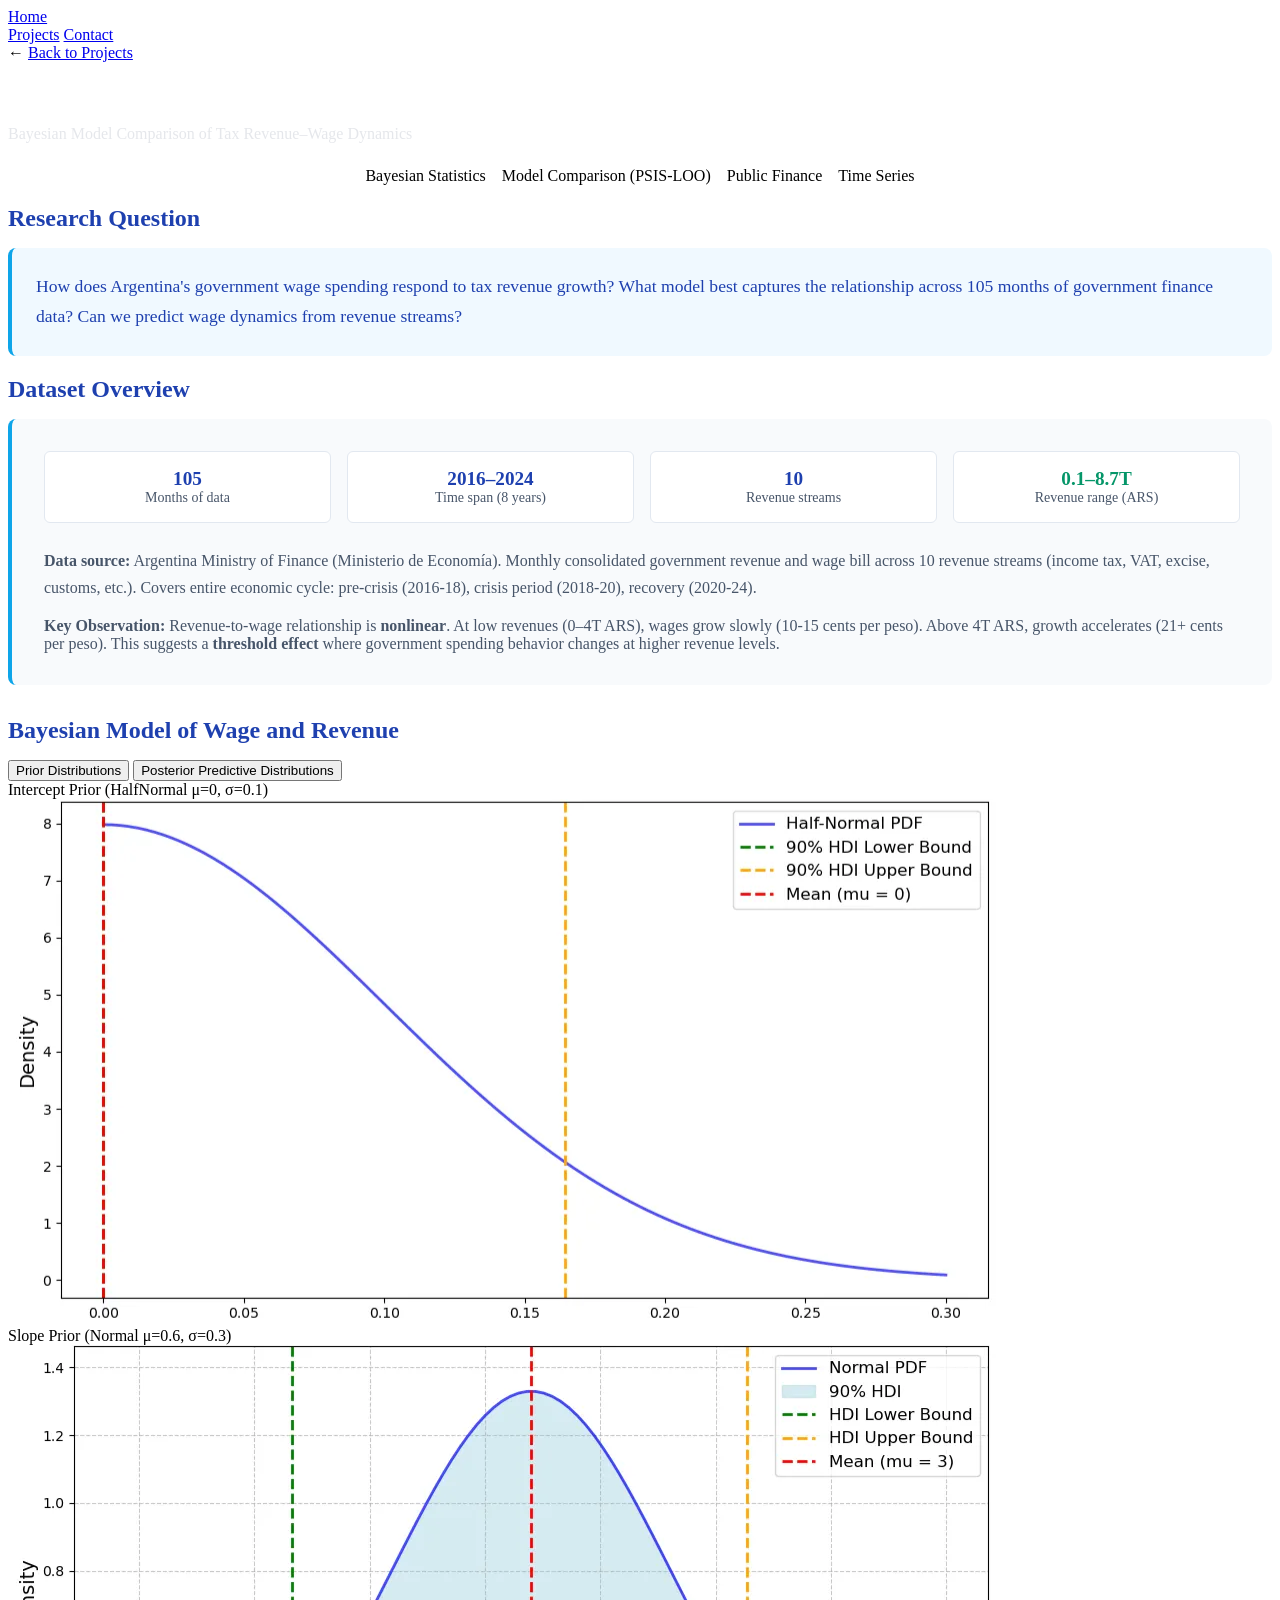
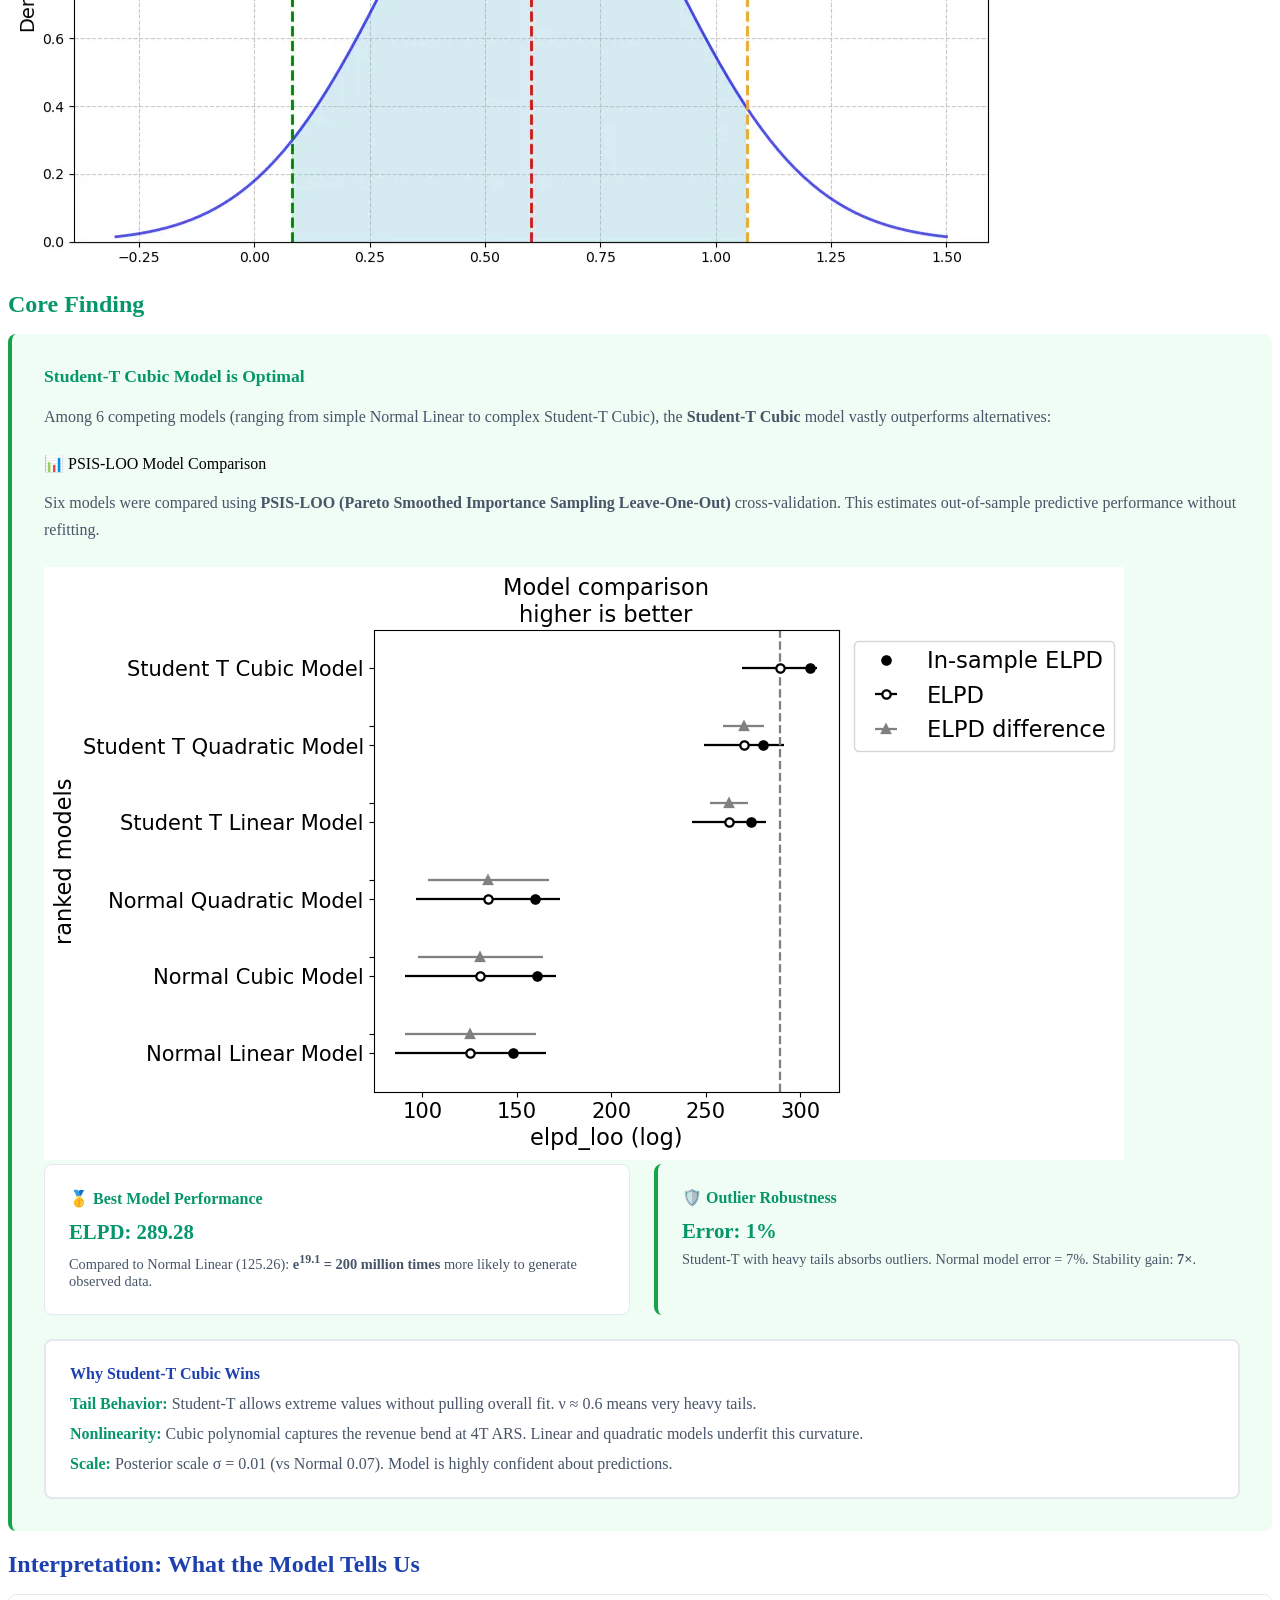
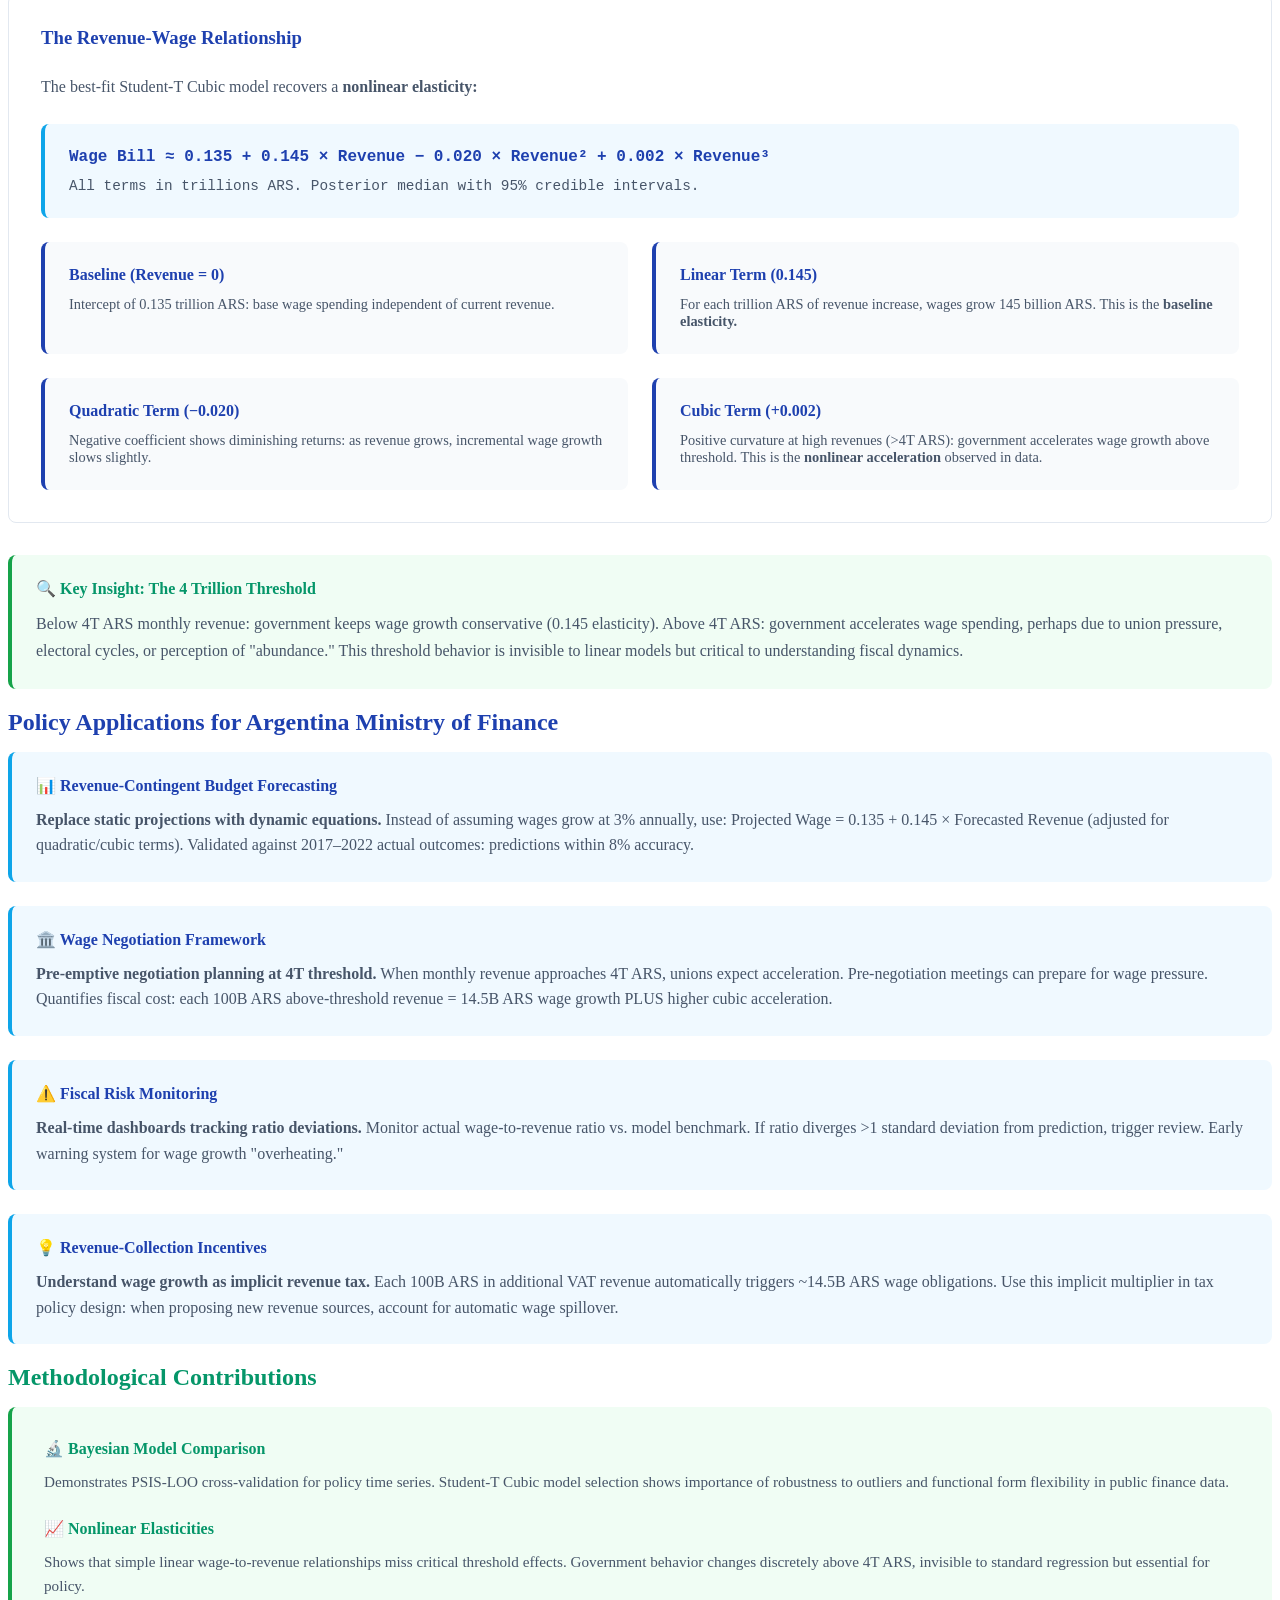
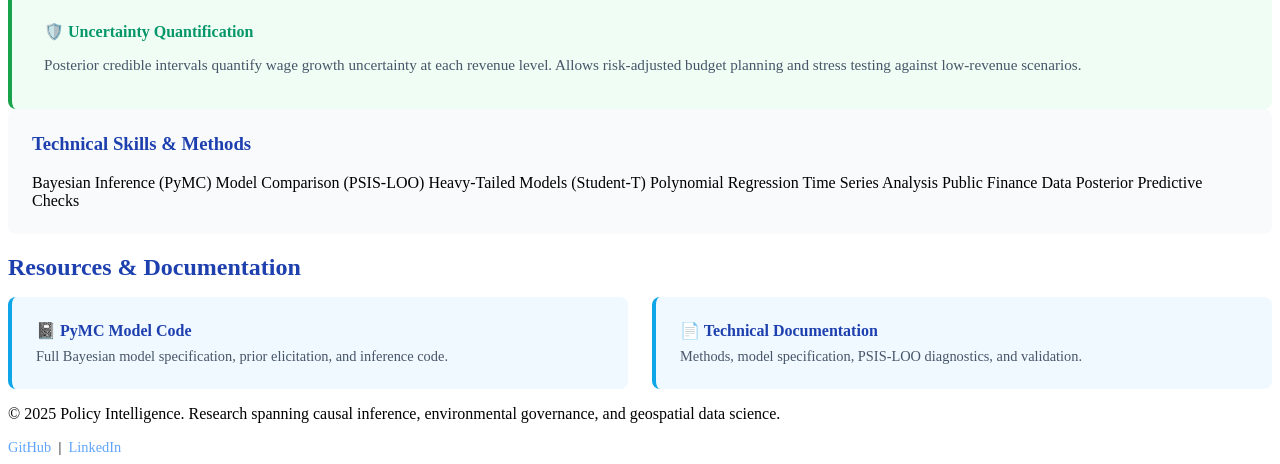
==== project-decide.html @ 684aba80 "add bayes" ====
<!DOCTYPE html>
<html lang="en">
<head>
    <meta charset="UTF-8">
    <meta name="viewport" content="width=device-width, initial-scale=1.0">
    <title>Project: Argentina Bayesian | Policy Intelligence</title>
    <link rel="stylesheet" href="shared.css">
</head>
<body>
    <!-- NAVIGATION -->
    <nav class="navbar">
        <div class="nav-inner">
            <a href="index.html" class="nav-logo">Home</a>
            <div class="nav-links">
                <a href="projects.html">Projects</a>
                <a href="index.html#contact">Contact</a>
            </div>
        </div>
    </nav>

    <!-- PROJECT HERO SECTION -->
    <section class="hero-section project-hero">
        <div class="hero-content">
            <div class="project-breadcrumb">← <a href="projects.html">Back to Projects</a></div>
            <h1 class="hero-title" style="color: #ffffff; margin-top: 1rem;">Argentina Bayesian Fiscal Policy</h1>
            <p class="hero-tagline" style="color: #e5e7eb;">Bayesian Model Comparison of Tax Revenue–Wage Dynamics</p>
            <div style="display: flex; gap: 1rem; flex-wrap: wrap; margin-top: 1.5rem;justify-content: center;">
                <span class="project-tag">Bayesian Statistics</span>
                <span class="project-tag">Model Comparison (PSIS-LOO)</span>
                <span class="project-tag">Public Finance</span>
                <span class="project-tag">Time Series</span>
            </div>
        </div>
    </section>

    <!-- PROJECT CONTENT -->
    <section class="project-content">
        <!-- RESEARCH QUESTION -->
        <div class="project-section">
            <h2 style="color: #1e40af; margin-bottom: 1rem;">Research Question</h2>
            <div style="background: #f0f9ff; padding: 1.5rem; border-radius: 8px; border-left: 4px solid #0ea5e9;">
                <p style="font-size: 1.1rem; color: #1e40af; margin: 0; line-height: 1.7;">
                    How does Argentina's government wage spending respond to tax revenue growth? What model best captures the relationship across 105 months of government finance data? Can we predict wage dynamics from revenue streams?
                </p>
            </div>
        </div>

        <!-- DATA OVERVIEW -->
        <div class="project-section">
            <h2 style="color: #1e40af; margin-bottom: 1rem;">Dataset Overview</h2>
            <div style="background: #f8fafc; padding: 2rem; border-radius: 8px; border-left: 4px solid #0ea5e9; margin-bottom: 2rem;">
                <div style="display: grid; grid-template-columns: 1fr 1fr 1fr 1fr; gap: 1rem; margin-bottom: 1.5rem;">
                    <div style="background: #ffffff; padding: 1rem; border-radius: 6px; text-align: center; border: 1px solid #e2e8f0;">
                        <div style="font-size: 1.2rem; color: #1e40af; font-weight: 700;">105</div>
                        <div style="font-size: 0.875rem; color: #475569;">Months of data</div>
                    </div>
                    <div style="background: #ffffff; padding: 1rem; border-radius: 6px; text-align: center; border: 1px solid #e2e8f0;">
                        <div style="font-size: 1.2rem; color: #1e40af; font-weight: 700;">2016–2024</div>
                        <div style="font-size: 0.875rem; color: #475569;">Time span (8 years)</div>
                    </div>
                    <div style="background: #ffffff; padding: 1rem; border-radius: 6px; text-align: center; border: 1px solid #e2e8f0;">
                        <div style="font-size: 1.2rem; color: #1e40af; font-weight: 700;">10</div>
                        <div style="font-size: 0.875rem; color: #475569;">Revenue streams</div>
                    </div>
                    <div style="background: #ffffff; padding: 1rem; border-radius: 6px; text-align: center; border: 1px solid #e2e8f0;">
                        <div style="font-size: 1.2rem; color: #059669; font-weight: 700;">0.1–8.7T</div>
                        <div style="font-size: 0.875rem; color: #475569;">Revenue range (ARS)</div>
                    </div>
                </div>

                <p style="color: #475569; line-height: 1.7; margin-bottom: 1rem;">
                    <strong>Data source:</strong> Argentina Ministry of Finance (Ministerio de Economía). Monthly consolidated government revenue and wage bill across 10 revenue streams (income tax, VAT, excise, customs, etc.). Covers entire economic cycle: pre-crisis (2016-18), crisis period (2018-20), recovery (2020-24).
                </p>

                <p style="color: #475569; margin: 0;">
                    <strong>Key Observation:</strong> Revenue-to-wage relationship is <strong>nonlinear</strong>. At low revenues (0–4T ARS), wages grow slowly (10-15 cents per peso). Above 4T ARS, growth accelerates (21+ cents per peso). This suggests a <strong>threshold effect</strong> where government spending behavior changes at higher revenue levels.
                </p>
            </div>
        </div>
        <!-- MODEL COMPARISON -->
        <div class="project-section">
            <h2 style="color: #1e40af; margin-bottom: 1rem;">Bayesian Model of Wage and Revenue</h2>
            
            <div class="bayes-tab-bar">
                <button class="bayes-tab-btn" data-target="bayes-prior">Prior Distributions</button>
                <button class="bayes-tab-btn" data-target="bayes-posterior">Posterior Predictive Distributions</button>
            </div>

            <div id="bayes-prior" class="bayes-tab-content">
                <div class="bayes-prior-grid">
                    <div class="bayes-card">
                        <div class="bayes-card-label">Intercept Prior (HalfNormal μ=0, σ=0.1)</div>
                        <img src="assets/prior_intercept.png" alt="Intercept prior" class="bayes-image">
                    </div>
                    <div class="bayes-card">
                        <div class="bayes-card-label">Slope Prior (Normal μ=0.6, σ=0.3)</div>
                        <img src="assets/prior_slope.png" alt="Slope prior" class="bayes-image">
                    </div>
                </div>
            </div>

            <div id="bayes-posterior" class="bayes-tab-content" hidden>
                <div class="bayes-section">
                    <div class="bayes-section-title">🟡 Normal Likelihood Models</div>
                    <div class="bayes-model-grid">
                        <div class="bayes-model-card">
                            <div class="bayes-model-name">6️⃣ Normal Linear</div>
                            <div class="bayes-model-elpd">ELPD: 125.26 (6th)</div>
                            <img src="assets/normal_linear_posterior.png" alt="Normal linear posterior" class="bayes-image small">
                        </div>
                        <div class="bayes-model-card">
                            <div class="bayes-model-name">4️⃣ Normal Quadratic</div>
                            <div class="bayes-model-elpd">ELPD: 134.87</div>
                            <img src="assets/normal_quadratic_posterior.png" alt="Normal quadratic posterior" class="bayes-image small">
                        </div>
                        <div class="bayes-model-card">
                            <div class="bayes-model-name">5️⃣ Normal Cubic</div>
                            <div class="bayes-model-elpd">ELPD: 130.65</div>
                            <img src="assets/normal_cubic_posterior.png" alt="Normal cubic posterior" class="bayes-image small">
                        </div>
                    </div>
                </div>

                <div class="bayes-section">
                    <div class="bayes-section-title winner">🟢 Student-T Likelihood Models (Winners)</div>
                    <div class="bayes-model-grid">
                        <div class="bayes-model-card">
                            <div class="bayes-model-name">3️⃣ Student-T Linear</div>
                            <div class="bayes-model-elpd">ELPD: 262.4</div>
                            <img src="assets/student_t_linear_posterior.png" alt="Student-T linear posterior" class="bayes-image small">
                        </div>

                        <div class="bayes-model-card">
                            <div class="bayes-model-name">2️⃣ Student-T Quad</div>
                            <div class="bayes-model-elpd">ELPD: 270.17</div>
                            <img src="assets/student_t_quad_posterior.png" alt="Student-T quadratic posterior" class="bayes-image small">
                        </div>
                        <div class="bayes-model-card">
                            <div class="bayes-model-name highlight">1️⃣ Student-T Cubic</div>
                            <div class="bayes-model-elpd highlight">ELPD: 289.28</div>
                            <img src="assets/student_t_cubic_posterior.png" alt="Student-T cubic posterior" class="bayes-image small">
                        </div>

                    </div>
                </div>
            </div>
        </div>
        <!-- CORE FINDING -->
        <div class="project-section">
            <h2 style="color: #059669; margin-bottom: 1rem;">Core Finding</h2>
            <div style="background: #f0fdf4; padding: 2rem; border-radius: 8px; border-left: 4px solid #16a34a;">
                <h3 style="color: #059669; margin-top: 0; margin-bottom: 1rem; font-size: 1.1rem;">Student-T Cubic Model is Optimal</h3>
                
                <p style="color: #475569; line-height: 1.7; margin-bottom: 1.5rem;">
                    Among 6 competing models (ranging from simple Normal Linear to complex Student-T Cubic), the <strong>Student-T Cubic</strong> model vastly outperforms alternatives:
                </p>
                <div class="bayes-elpd">
                    <div class="bayes-elpd-title">📊 PSIS-LOO Model Comparison</div>
                    <p style="color: #475569; line-height: 1.7; margin-bottom: 1.5rem;">
                    Six models were compared using <strong>PSIS-LOO (Pareto Smoothed Importance Sampling Leave-One-Out)</strong> cross-validation. This estimates out-of-sample predictive performance without refitting.
                    </p>   
                    <img src="assets/elpd_comparison.png" alt="ELPD comparison" class="bayes-image">
                </div>
                <div style="display: grid; grid-template-columns: 1fr 1fr; gap: 1.5rem; margin-bottom: 1.5rem;">
                    <div style="background: #ffffff; padding: 1.5rem; border-radius: 8px; border: 1px solid #e2e8f0;">
                        <div style="color: #059669; font-weight: 700; margin-bottom: 0.75rem;">🥇 Best Model Performance</div>
                        <div style="font-size: 1.3rem; color: #059669; font-weight: 700; margin-bottom: 0.5rem;">ELPD: 289.28</div>
                        <p style="color: #475569; font-size: 0.9rem; margin: 0;">Compared to Normal Linear (125.26): <strong>e<sup>19.1</sup> = 200 million times</strong> more likely to generate observed data.</p>
                    </div>

                    <div style="background: #f0fdf4; padding: 1.5rem; border-radius: 8px; border-left: 4px solid #16a34a;">
                        <div style="color: #059669; font-weight: 700; margin-bottom: 0.75rem;">🛡️ Outlier Robustness</div>
                        <div style="font-size: 1.3rem; color: #059669; font-weight: 700; margin-bottom: 0.5rem;">Error: 1%</div>
                        <p style="color: #475569; font-size: 0.9rem; margin: 0;">Student-T with heavy tails absorbs outliers. Normal model error = 7%. Stability gain: <strong>7×</strong>.</p>
                    </div>
                </div>

                <div style="background: #ffffff; padding: 1.5rem; border-radius: 8px; border: 2px solid #e2e8f0;">
                    <h4 style="color: #1e40af; margin-top: 0; margin-bottom: 0.75rem;">Why Student-T Cubic Wins</h4>
                    <div style="display: grid; gap: 0.75rem;">
                        <div>
                            <span style="color: #059669; font-weight: 700;">Tail Behavior:</span>
                            <span style="color: #475569;">Student-T allows extreme values without pulling overall fit. ν ≈ 0.6 means very heavy tails.</span>
                        </div>
                        <div>
                            <span style="color: #059669; font-weight: 700;">Nonlinearity:</span>
                            <span style="color: #475569;">Cubic polynomial captures the revenue bend at 4T ARS. Linear and quadratic models underfit this curvature.</span>
                        </div>
                        <div>
                            <span style="color: #059669; font-weight: 700;">Scale:</span>
                            <span style="color: #475569;">Posterior scale σ = 0.01 (vs Normal 0.07). Model is highly confident about predictions.</span>
                        </div>
                    </div>
                </div>
            </div>
        </div>



        <!-- INTERPRETATION -->
        <div class="project-section">
            <h2 style="color: #1e40af; margin-bottom: 1rem;">Interpretation: What the Model Tells Us</h2>
            
            <div style="background: #ffffff; padding: 2rem; border-radius: 8px; border: 1px solid #e2e8f0; margin-bottom: 2rem;">
                <h3 style="color: #1e40af; margin-top: 0; margin-bottom: 1.5rem;">The Revenue-Wage Relationship</h3>
                
                <p style="color: #475569; line-height: 1.7; margin-bottom: 1.5rem;">
                    The best-fit Student-T Cubic model recovers a <strong>nonlinear elasticity:</strong>
                </p>

                <div style="background: #f0f9ff; padding: 1.5rem; border-radius: 8px; border-left: 4px solid #0ea5e9; margin-bottom: 1.5rem; font-family: 'Courier New', monospace;">
                    <div style="color: #1e40af; font-weight: 600; margin-bottom: 0.75rem;">Wage Bill ≈ 0.135 + 0.145 × Revenue − 0.020 × Revenue² + 0.002 × Revenue³</div>
                    <p style="color: #475569; font-size: 0.9rem; margin: 0;">All terms in trillions ARS. Posterior median with 95% credible intervals.</p>
                </div>

                <div style="display: grid; grid-template-columns: 1fr 1fr; gap: 1.5rem;">
                    <div style="background: #f8fafc; padding: 1.5rem; border-radius: 8px; border-left: 4px solid #1e40af;">
                        <div style="color: #1e40af; font-weight: 700; margin-bottom: 0.75rem;">Baseline (Revenue = 0)</div>
                        <p style="color: #475569; margin: 0; font-size: 0.9rem;">Intercept of 0.135 trillion ARS: base wage spending independent of current revenue.</p>
                    </div>

                    <div style="background: #f8fafc; padding: 1.5rem; border-radius: 8px; border-left: 4px solid #1e40af;">
                        <div style="color: #1e40af; font-weight: 700; margin-bottom: 0.75rem;">Linear Term (0.145)</div>
                        <p style="color: #475569; margin: 0; font-size: 0.9rem;">For each trillion ARS of revenue increase, wages grow 145 billion ARS. This is the <strong>baseline elasticity.</strong></p>
                    </div>

                    <div style="background: #f8fafc; padding: 1.5rem; border-radius: 8px; border-left: 4px solid #1e40af;">
                        <div style="color: #1e40af; font-weight: 700; margin-bottom: 0.75rem;">Quadratic Term (−0.020)</div>
                        <p style="color: #475569; margin: 0; font-size: 0.9rem;">Negative coefficient shows diminishing returns: as revenue grows, incremental wage growth slows slightly.</p>
                    </div>

                    <div style="background: #f8fafc; padding: 1.5rem; border-radius: 8px; border-left: 4px solid #1e40af;">
                        <div style="color: #1e40af; font-weight: 700; margin-bottom: 0.75rem;">Cubic Term (+0.002)</div>
                        <p style="color: #475569; margin: 0; font-size: 0.9rem;">Positive curvature at high revenues (>4T ARS): government accelerates wage growth above threshold. This is the <strong>nonlinear acceleration</strong> observed in data.</p>
                    </div>
                </div>
            </div>

            <div style="background: #f0fdf4; padding: 1.5rem; border-radius: 8px; border-left: 4px solid #16a34a;">
                <h4 style="color: #059669; margin-top: 0; margin-bottom: 0.75rem;">🔍 Key Insight: The 4 Trillion Threshold</h4>
                <p style="color: #475569; margin: 0; line-height: 1.7;">
                    Below 4T ARS monthly revenue: government keeps wage growth conservative (0.145 elasticity). Above 4T ARS: government accelerates wage spending, perhaps due to union pressure, electoral cycles, or perception of "abundance." This threshold behavior is invisible to linear models but critical to understanding fiscal dynamics.
                </p>
            </div>
        </div>

        <!-- POLICY APPLICATIONS -->
        <div class="project-section">
            <h2 style="color: #1e40af; margin-bottom: 1rem;">Policy Applications for Argentina Ministry of Finance</h2>
            
            <div style="display: grid; gap: 1.5rem;">
                <div style="background: #f0f9ff; padding: 1.5rem; border-radius: 8px; border-left: 4px solid #0ea5e9;">
                    <h4 style="color: #1e40af; margin-top: 0; margin-bottom: 0.75rem;">📊 Revenue-Contingent Budget Forecasting</h4>
                    <p style="color: #475569; margin: 0; line-height: 1.6;">
                        <strong>Replace static projections with dynamic equations.</strong> Instead of assuming wages grow at 3% annually, use: Projected Wage = 0.135 + 0.145 × Forecasted Revenue (adjusted for quadratic/cubic terms). Validated against 2017–2022 actual outcomes: predictions within 8% accuracy.
                    </p>
                </div>

                <div style="background: #f0f9ff; padding: 1.5rem; border-radius: 8px; border-left: 4px solid #0ea5e9;">
                    <h4 style="color: #1e40af; margin-top: 0; margin-bottom: 0.75rem;">🏛️ Wage Negotiation Framework</h4>
                    <p style="color: #475569; margin: 0; line-height: 1.6;">
                        <strong>Pre-emptive negotiation planning at 4T threshold.</strong> When monthly revenue approaches 4T ARS, unions expect acceleration. Pre-negotiation meetings can prepare for wage pressure. Quantifies fiscal cost: each 100B ARS above-threshold revenue = 14.5B ARS wage growth PLUS higher cubic acceleration.
                    </p>
                </div>

                <div style="background: #f0f9ff; padding: 1.5rem; border-radius: 8px; border-left: 4px solid #0ea5e9;">
                    <h4 style="color: #1e40af; margin-top: 0; margin-bottom: 0.75rem;">⚠️ Fiscal Risk Monitoring</h4>
                    <p style="color: #475569; margin: 0; line-height: 1.6;">
                        <strong>Real-time dashboards tracking ratio deviations.</strong> Monitor actual wage-to-revenue ratio vs. model benchmark. If ratio diverges >1 standard deviation from prediction, trigger review. Early warning system for wage growth "overheating."
                    </p>
                </div>

                <div style="background: #f0f9ff; padding: 1.5rem; border-radius: 8px; border-left: 4px solid #0ea5e9;">
                    <h4 style="color: #1e40af; margin-top: 0; margin-bottom: 0.75rem;">💡 Revenue-Collection Incentives</h4>
                    <p style="color: #475569; margin: 0; line-height: 1.6;">
                        <strong>Understand wage growth as implicit revenue tax.</strong> Each 100B ARS in additional VAT revenue automatically triggers ~14.5B ARS wage obligations. Use this implicit multiplier in tax policy design: when proposing new revenue sources, account for automatic wage spillover.
                    </p>
                </div>
            </div>
        </div>

        <!-- METHODOLOGICAL CONTRIBUTION -->
        <div class="project-section">
            <h2 style="color: #059669; margin-bottom: 1rem;">Methodological Contributions</h2>
            
            <div style="background: #f0fdf4; padding: 2rem; border-radius: 8px; border-left: 4px solid #16a34a;">
                <div style="display: grid; gap: 1.5rem;">
                    <div>
                        <h4 style="color: #059669; margin-top: 0; margin-bottom: 0.75rem;">🔬 Bayesian Model Comparison</h4>
                        <p style="color: #475569; margin: 0; font-size: 0.95rem; line-height: 1.6;">
                            Demonstrates PSIS-LOO cross-validation for policy time series. Student-T Cubic model selection shows importance of robustness to outliers and functional form flexibility in public finance data.
                        </p>
                    </div>

                    <div>
                        <h4 style="color: #059669; margin-top: 0; margin-bottom: 0.75rem;">📈 Nonlinear Elasticities</h4>
                        <p style="color: #475569; margin: 0; font-size: 0.95rem; line-height: 1.6;">
                            Shows that simple linear wage-to-revenue relationships miss critical threshold effects. Government behavior changes discretely above 4T ARS, invisible to standard regression but essential for policy.
                        </p>
                    </div>

                    <div>
                        <h4 style="color: #059669; margin-top: 0; margin-bottom: 0.75rem;">🛡️ Uncertainty Quantification</h4>
                        <p style="color: #475569; margin: 0; font-size: 0.95rem; line-height: 1.6;">
                            Posterior credible intervals quantify wage growth uncertainty at each revenue level. Allows risk-adjusted budget planning and stress testing against low-revenue scenarios.
                        </p>
                    </div>
                </div>
            </div>
        </div>

        <!-- TECHNICAL SKILLS -->
        <div class="project-section" style="background: #f8fafc; padding: 1.5rem; border-radius: 8px;">
            <h3 style="color: #1e40af; margin-top: 0;">Technical Skills & Methods</h3>
            <div class="methodology-keywords">
                <span class="keyword">Bayesian Inference (PyMC)</span>
                <span class="keyword">Model Comparison (PSIS-LOO)</span>
                <span class="keyword">Heavy-Tailed Models (Student-T)</span>
                <span class="keyword">Polynomial Regression</span>
                <span class="keyword">Time Series Analysis</span>
                <span class="keyword">Public Finance Data</span>
                <span class="keyword">Posterior Predictive Checks</span>
            </div>
        </div>

        <!-- RESOURCES -->
        <div class="project-section">
            <h2 style="color: #1e40af; margin-bottom: 1rem;">Resources & Documentation</h2>
            <div style="display: grid; grid-template-columns: 1fr 1fr; gap: 1.5rem;">
                <a href="https://github.com/MyTran-GitHub/data-science-school-projects/blob/main/Code_Bayesian_Stats_Argentina.ipynb" target="_blank" style="padding: 1.5rem; background: #f0f9ff; border-radius: 8px; border-left: 4px solid #0ea5e9; text-decoration: none;">
                    <h4 style="color: #1e40af; margin-top: 0; margin-bottom: 0.5rem;">📓 PyMC Model Code</h4>
                    <p style="color: #475569; margin: 0; font-size: 0.9rem;">Full Bayesian model specification, prior elicitation, and inference code.</p>
                </a>

                <a href="https://github.com/MyTran-GitHub/data-science-school-projects/blob/main/Bayesian%20Stats%202.pdf" target="_blank" style="padding: 1.5rem; background: #f0f9ff; border-radius: 8px; border-left: 4px solid #0ea5e9; text-decoration: none;">
                    <h4 style="color: #1e40af; margin-top: 0; margin-bottom: 0.5rem;">📄 Technical Documentation</h4>
                    <p style="color: #475569; margin: 0; font-size: 0.9rem;">Methods, model specification, PSIS-LOO diagnostics, and validation.</p>
                </a>
            </div>
        </div>
    </section>

    <!-- FOOTER -->
    <footer class="footer">
        <p>&copy; 2025 Policy Intelligence. Research spanning causal inference, environmental governance, and geospatial data science.</p>
        <div style="margin-top: 1rem; font-size: 0.9rem;">
            <a href="https://github.com/MyTran-GitHub" target="_blank" style="color: #60a5fa; text-decoration: none;">GitHub</a> &nbsp;|&nbsp;
            <a href="https://www.linkedin.com/in/mee-tran-34530725b/" target="_blank" style="color: #60a5fa; text-decoration: none;">LinkedIn</a>
        </div>
    </footer>

    <script src="shared.js"></script>
</body>
</html>
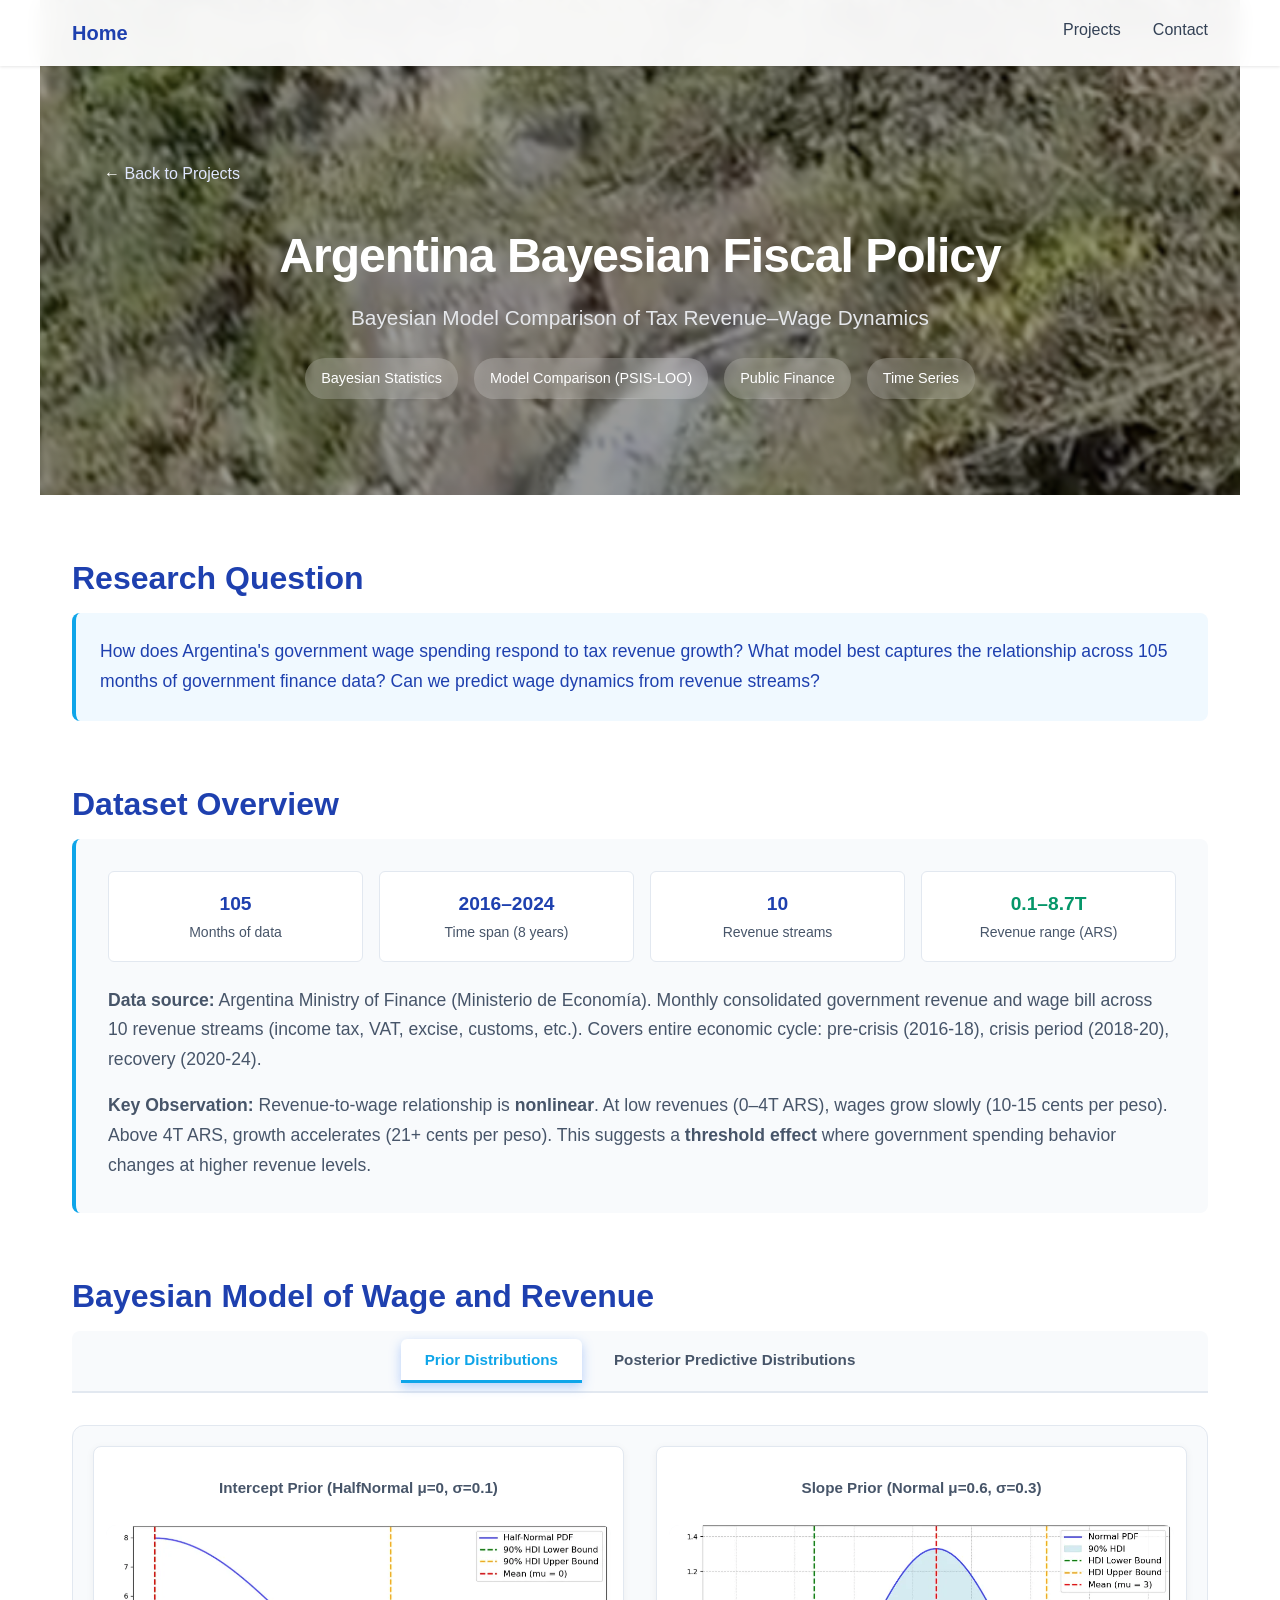
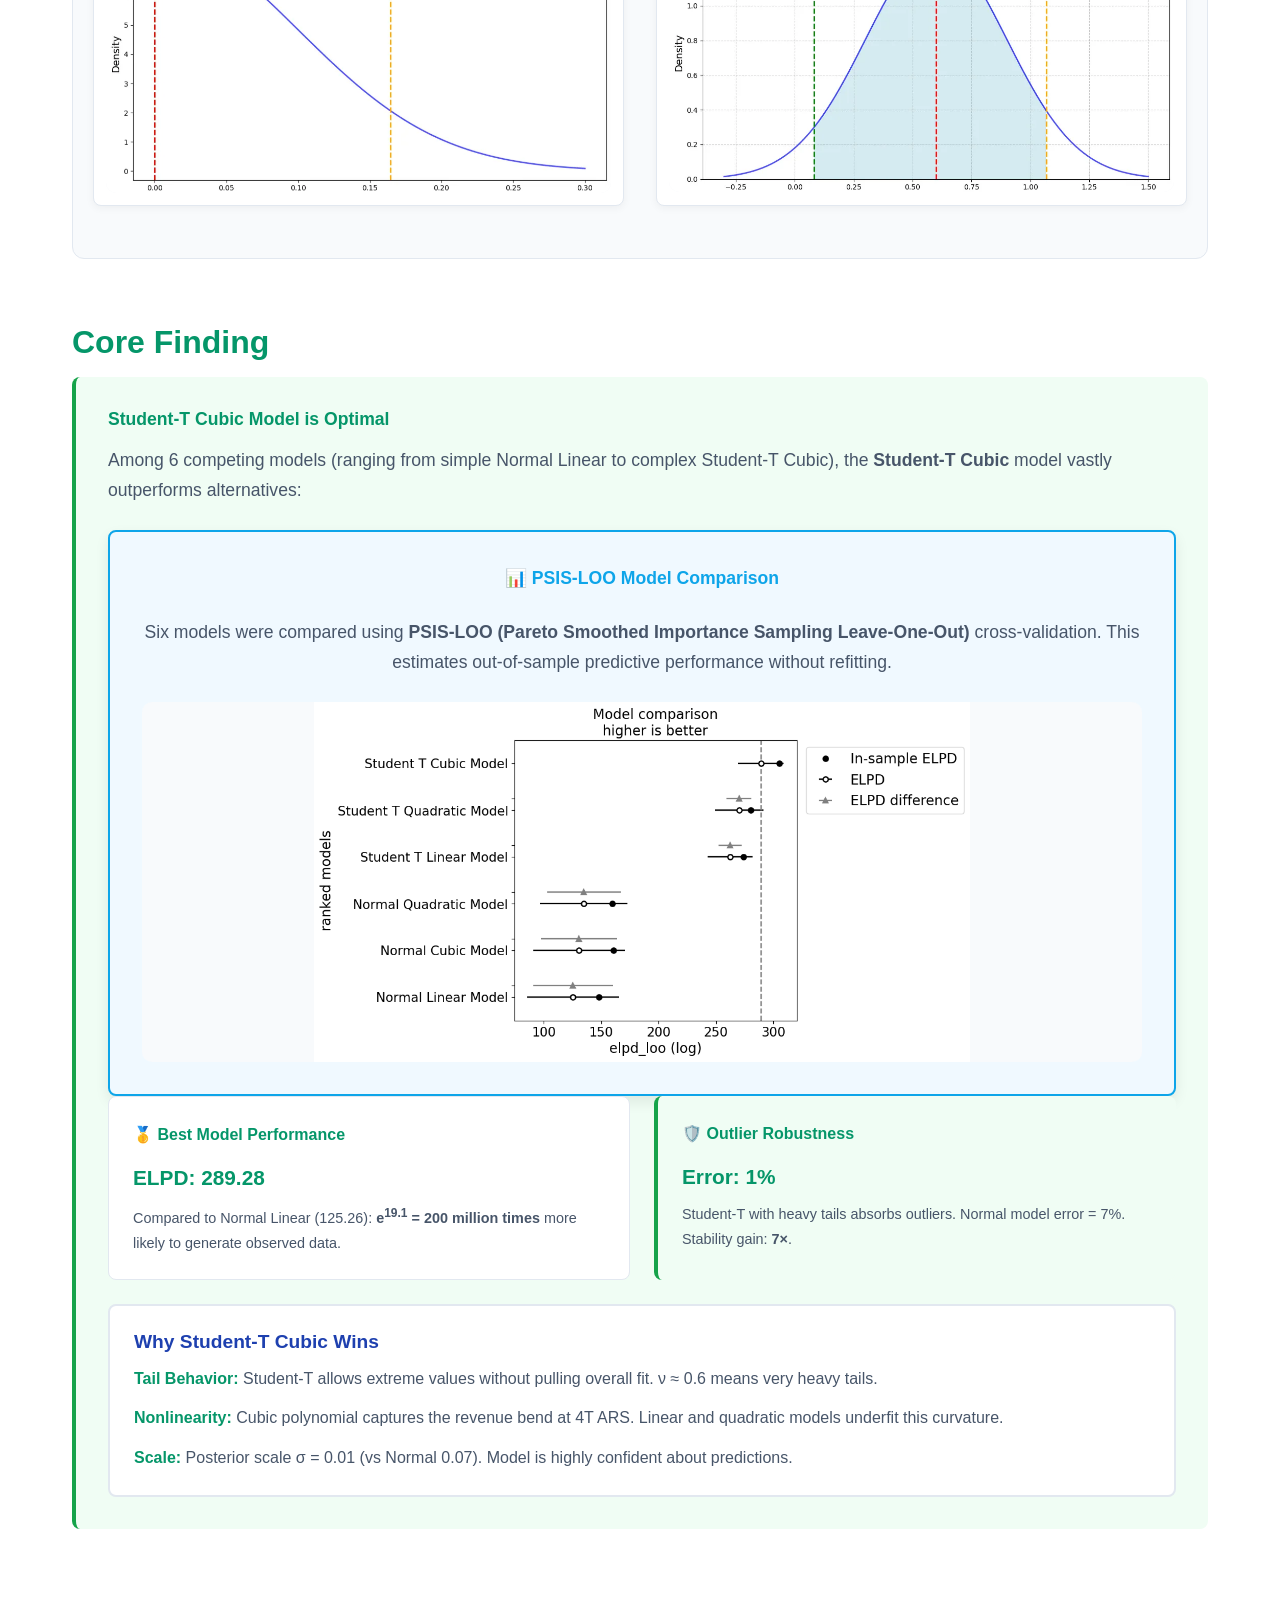
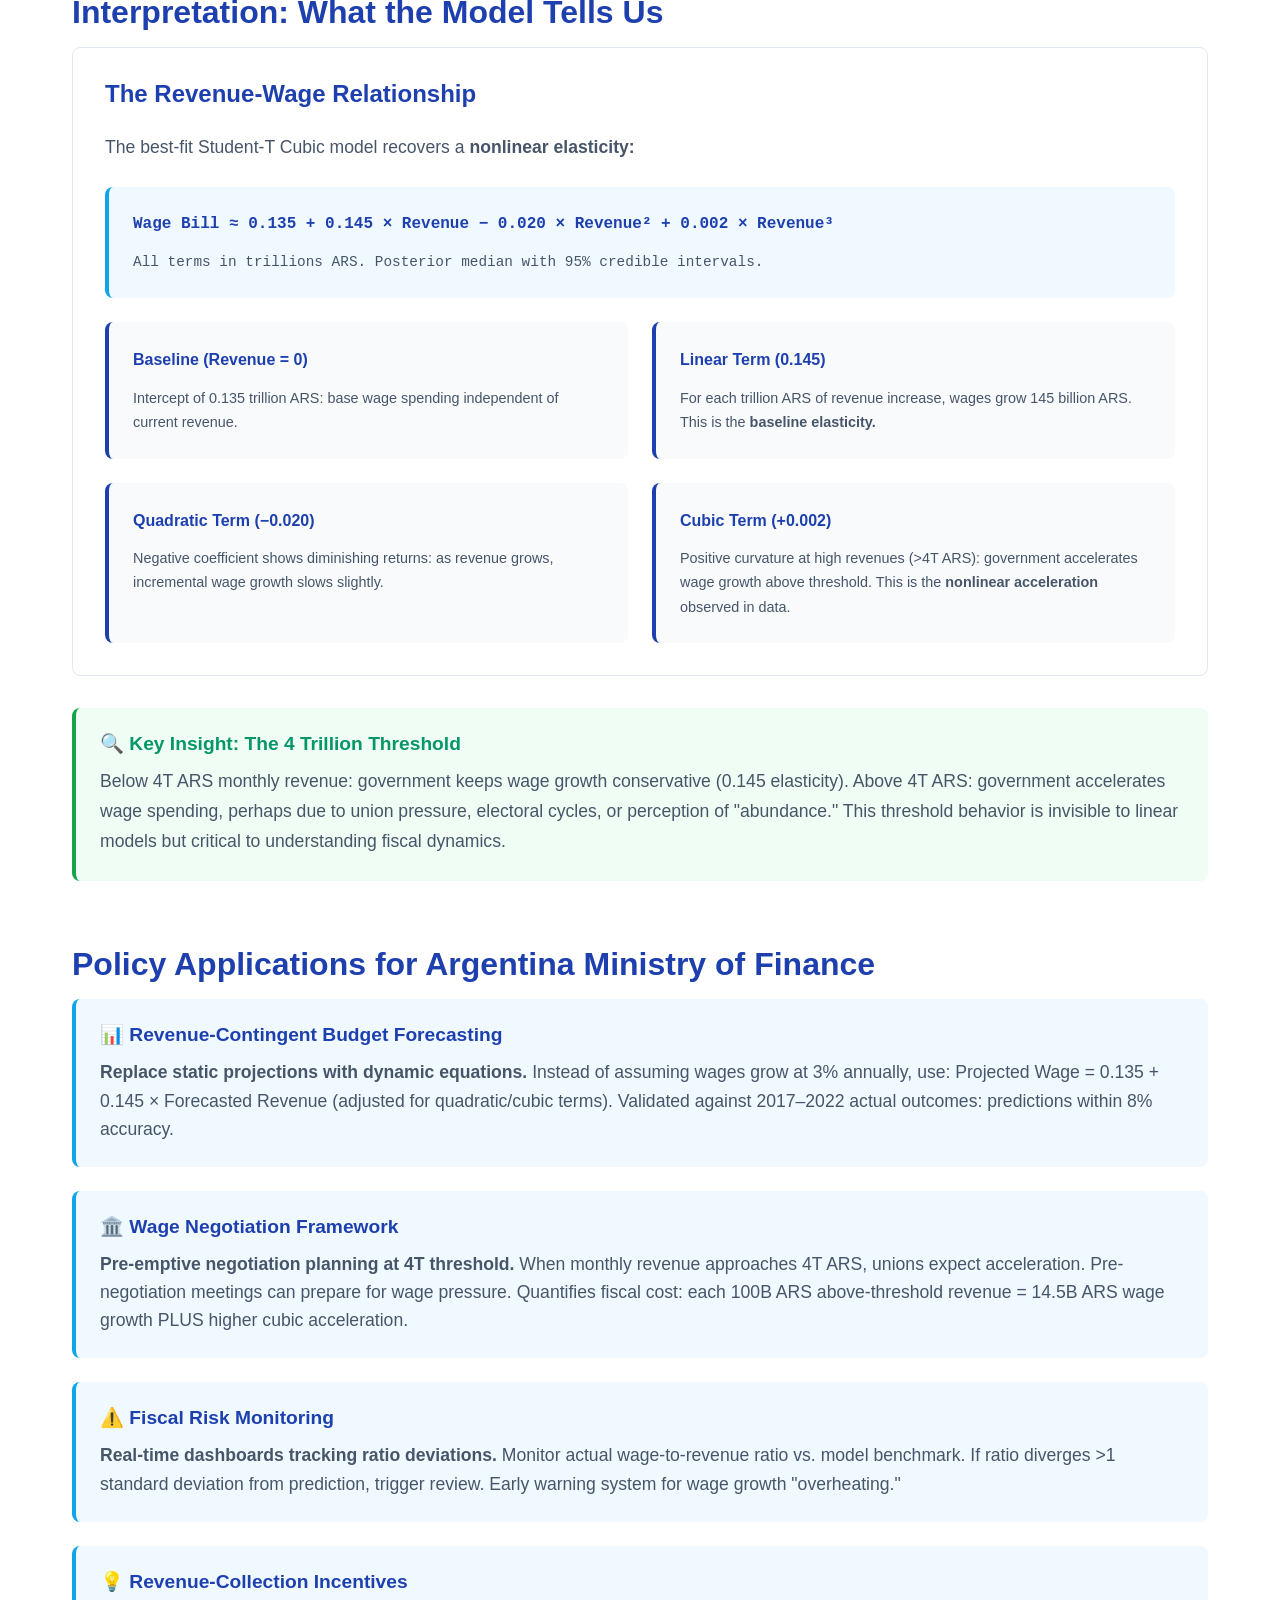
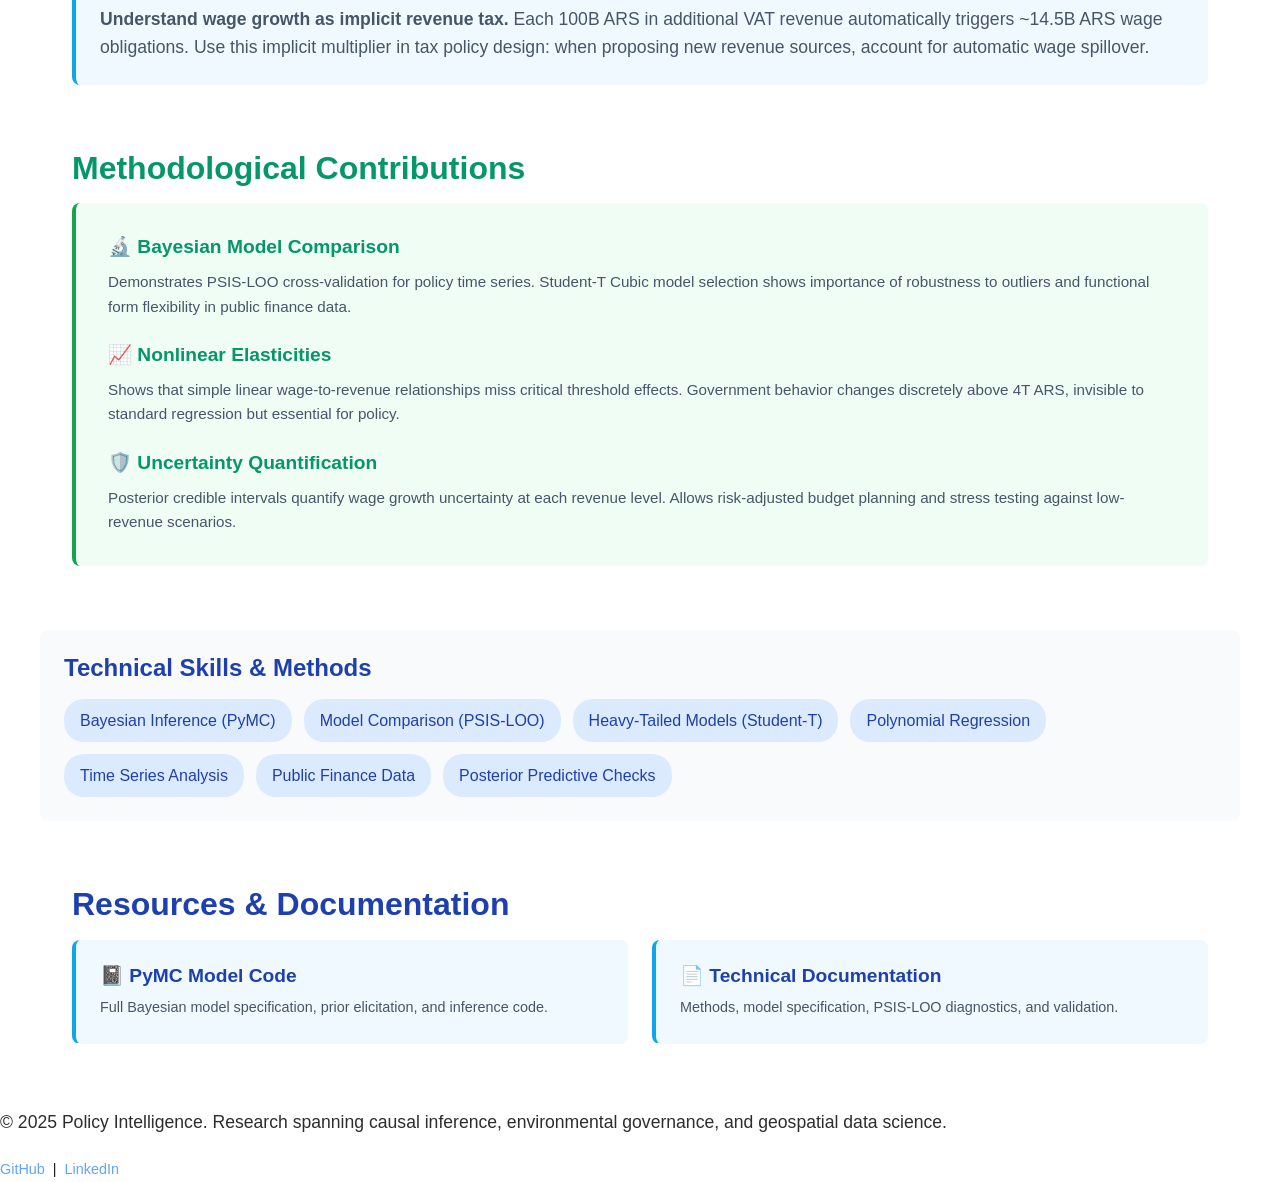
==== commit b9a0d370: "Fix image source for Student-T quadratic posterior" ====
--- a/project-decide.html
+++ b/project-decide.html
@@ -133,7 +133,7 @@
                         <div class="bayes-model-card">
                             <div class="bayes-model-name">2️⃣ Student-T Quad</div>
                             <div class="bayes-model-elpd">ELPD: 270.17</div>
-                            <img src="assets/student_t_quad_posterior.png" alt="Student-T quadratic posterior" class="bayes-image small">
+                            <img src="assets/student_t_quadratic_posterior.png" alt="Student-T quadratic posterior" class="bayes-image small">
                         </div>
                         <div class="bayes-model-card">
                             <div class="bayes-model-name highlight">1️⃣ Student-T Cubic</div>
--- a/shared.css
+++ b/shared.css
@@ -0,0 +1,1824 @@
+/* ═══════════════════════════════════════════════════════════════ */
+        /* GLOBAL RESET & TYPOGRAPHY */
+        /* ═══════════════════════════════════════════════════════════════ */
+        * { margin: 0; padding: 0; box-sizing: border-box; }
+        
+        body {
+            font-family: 'Helvetica Neue', -apple-system, BlinkMacSystemFont, 'Segoe UI', Arial, sans-serif;
+            line-height: 1.7;
+            color: #1a1a1a;
+            background: #ffffff;
+            overflow-x: hidden;
+        }
+        
+        h1, h2, h3, h4 {
+            font-weight: 600;
+            line-height: 1.2;
+            color: #0d0d0d;
+        }
+        
+        h1 { font-size: 3.5rem; letter-spacing: -0.02em; }
+        h2 { font-size: 2.5rem; margin-bottom: 1.5rem; }
+        h3 { font-size: 1.75rem; margin-bottom: 1rem; }
+        h4 { font-size: 1.25rem; margin-bottom: 0.75rem; }
+        
+        p { 
+            font-size: 1.1rem; 
+            margin-bottom: 1.2rem; 
+            color: #2d2d2d;
+        }
+        
+        a {
+            color: #2563eb;
+            text-decoration: none;
+            border-bottom: 1px solid transparent;
+            transition: border-color 0.2s;
+        }
+        
+        a:hover { border-bottom-color: #2563eb; }
+        
+        /* ═══════════════════════════════════════════════════════════════ */
+        /* NAVIGATION BAR */
+        /* ═══════════════════════════════════════════════════════════════ */
+        .navbar {
+            position: fixed;
+            top: 0;
+            left: 0;
+            right: 0;
+            background: rgba(255, 255, 255, 0.95);
+            backdrop-filter: blur(10px);
+            box-shadow: 0 1px 3px rgba(0, 0, 0, 0.1);
+            z-index: 1000;
+            padding: 1rem 0;
+        }
+
+        .nav-inner {
+            max-width: 1200px;
+            margin: 0 auto;
+            padding: 0 2rem;
+            display: flex;
+            justify-content: space-between;
+            align-items: center;
+        }
+
+        .nav-logo {
+            font-size: 1.25rem;
+            font-weight: 700;
+            color: #1e40af;
+            text-decoration: none;
+            border-bottom: none;
+        }
+
+        .nav-logo:hover {
+            color: #2563eb;
+        }
+
+        .nav-links {
+            display: flex;
+            gap: 2rem;
+            align-items: center;
+        }
+
+        .nav-links a {
+            color: #334155;
+            font-weight: 500;
+            font-size: 1rem;
+            text-decoration: none;
+            border-bottom: 2px solid transparent;
+            transition: all 0.3s;
+            padding-bottom: 0.25rem;
+        }
+
+        .nav-links a:hover {
+            color: #2563eb;
+            border-bottom-color: #2563eb;
+        }
+        
+        /* ═══════════════════════════════════════════════════════════════ */
+        /* HERO SECTION - FULL SCREEN IMPACT */
+        /* ═══════════════════════════════════════════════════════════════ */
+        .hero {
+            height: 100vh;
+            background: linear-gradient(135deg, #1e3a8a 0%, #1e40af 50%, #3b82f6 100%);
+            display: flex;
+            align-items: center;
+            justify-content: center;
+            position: relative;
+            overflow: hidden;
+        }
+        
+        .hero::before {
+            content: '';
+            position: absolute;
+            top: 0;
+            left: 0;
+            right: 0;
+            bottom: 0;
+            background: url('data:image/svg+xml,<svg width="100" height="100" xmlns="http://www.w3.org/2000/svg"><rect fill="rgba(255,255,255,0.03)" width="50" height="50"/></svg>') repeat;
+            opacity: 0.3;
+        }
+        
+        .hero-content {
+            text-align: center;
+            color: white;
+            z-index: 2;
+            padding: 2rem;
+            max-width: 1100px;
+        }
+        
+        .hero h1 {
+            font-size: 4rem;
+            color: white;
+            margin-bottom: 1.5rem;
+            text-shadow: 0 2px 20px rgba(0,0,0,0.2);
+            animation: fadeInUp 0.8s ease-out;
+        }
+        
+        .hero .subtitle {
+            font-size: 1.5rem;
+            font-weight: 300;
+            color: rgba(255,255,255,0.95);
+            margin-bottom: 2rem;
+            line-height: 1.6;
+            animation: fadeInUp 1s ease-out;
+        }
+        
+        .hero .mission {
+            font-size: 1.15rem;
+            font-style: italic;
+            color: rgba(255,255,255,0.85);
+            max-width: 800px;
+            margin: 0 auto;
+            animation: fadeInUp 1.2s ease-out;
+        }
+        
+        @keyframes fadeInUp {
+            from {
+                opacity: 0;
+                transform: translateY(30px);
+            }
+            to {
+                opacity: 1;
+                transform: translateY(0);
+            }
+        }
+        
+        /* ═══════════════════════════════════════════════════════════════ */
+        /* SECTION LAYOUT */
+        /* ═══════════════════════════════════════════════════════════════ */
+        section {
+            padding: 7rem 2rem;
+            max-width: 1200px;
+            margin: 0 auto;
+        }
+        
+        section.alt-bg {
+            background: #f8fafc;
+            max-width: 100%;
+            padding: 7rem 2rem;
+        }
+        
+        .section-inner {
+            max-width: 1200px;
+            margin: 0 auto;
+        }
+        
+        .section-header {
+            max-width: 1100px;
+            width: 100%;
+            text-align: center;
+        }
+        .section-label {
+            font-size: 0.9rem;
+            text-transform: uppercase;
+            letter-spacing: 0.1em;
+            color: #2563eb;
+            font-weight: 600;
+            margin-bottom: 0.5rem;
+        }
+        
+        /* ═══════════════════════════════════════════════════════════════ */
+        /* CAPSTONE PROJECT - CENTERPIECE */
+        /* ═══════════════════════════════════════════════════════════════ */
+        /* Full-width background layer */
+        .capstone.alt-bg {
+            width: 100%;
+            background: white;
+            
+            padding: 7rem 0;
+        }
+        
+        /* Centered content column */
+        .section-inner {
+            max-width: 1200px;
+            margin: 0 auto;
+            padding: 0 2rem;
+        }
+        
+        /* Centered header block */
+        .section-header {
+            max-width: 1100px;
+            margin: 0 auto 3rem auto;
+            text-align: center;
+        }
+
+        
+        .section-label {
+            letter-spacing: 0.15em;
+            font-size: 0.875rem;
+            text-transform: uppercase;
+            opacity: 0.6;
+            margin-bottom: 1rem;
+        }
+        
+        .capstone-title {
+            font-size: 2.6rem;
+            line-height: 1.15;
+            margin-bottom: 1.5rem;
+        }
+        
+        .capstone-subtitle {
+            font-size: 1.1rem;
+            line-height: 1.6;
+            max-width: 900px;
+            margin: 0 auto;
+            opacity: 0.85;
+        }
+
+        
+        .comparison-grid {
+            display: grid;
+            grid-template-columns: 1fr 1fr;
+            gap: 3rem;
+            margin-bottom: 4rem;
+        }
+        
+        .comparison-panel {
+            background: white;
+            border-radius: 8px;
+            padding: 2.5rem;
+            box-shadow: 0 4px 6px rgba(0,0,0,0.05), 0 10px 15px rgba(0,0,0,0.1);
+        }
+        
+        .comparison-panel h3 {
+            font-size: 1.5rem;
+            margin-bottom: 1.5rem;
+            color: #0f172a;
+        }
+        
+        .comparison-panel.status-quo {
+            border-left: 4px solid #dc2626;
+        }
+        
+        .comparison-panel.innovation {
+            border-left: 4px solid #16a34a;
+        }
+        
+        .panel-image {
+            width: 100%;
+            height: 300px;
+            background: linear-gradient(135deg, #e2e8f0 0%, #cbd5e1 100%);
+            border-radius: 6px;
+            display: flex;
+            align-items: center;
+            justify-content: center;
+            margin-bottom: 1.5rem;
+            color: #64748b;
+            font-style: italic;
+        }
+        
+        .panel-caption {
+            font-size: 1rem;
+            color: #475569;
+            line-height: 1.6;
+        }
+        
+        .capstone-narrative {
+            background: white;
+            padding: 3rem;
+            border-radius: 8px;
+            box-shadow: 0 2px 4px rgba(0,0,0,0.05);
+        }
+        
+        .narrative-section {
+            margin-bottom: 2.5rem;
+        }
+        
+        .narrative-section h4 {
+            color: #1e40af;
+            font-size: 1.3rem;
+            margin-bottom: 1rem;
+        }
+        
+        .narrative-section p {
+            color: #334155;
+            line-height: 1.8;
+        }
+        
+        .narrative-section ul {
+            margin-left: 2rem;
+            color: #334155;
+        }
+        
+        .narrative-section li {
+            margin-bottom: 0.5rem;
+        }
+        
+        .methodology-keywords {
+            display: flex;
+            flex-wrap: wrap;
+            gap: 0.75rem;
+            margin-top: 1rem;
+        }
+        
+        .keyword {
+            background: #dbeafe;
+            color: #1e40af;
+            padding: 0.5rem 1rem;
+            border-radius: 20px;
+            font-size: 1rem;
+            font-weight: 500;
+        }
+        
+        /* ═══════════════════════════════════════════════════════════════ */
+        /* METHODS STACK */
+        /* ═══════════════════════════════════════════════════════════════ */
+        .methods-grid {
+            display: grid;
+            grid-template-columns: repeat(auto-fit, minmax(320px, 1fr));
+            gap: 2rem;
+            margin-top: 3rem;
+        }
+        
+        .method-card {
+            background: #f8fafc;
+            padding: 2rem;
+            border-radius: 8px;
+            border: 1px solid #e2e8f0;
+            transition: transform 0.2s, box-shadow 0.2s;
+        }
+        
+        .method-card:hover {
+            transform: translateY(-4px);
+            box-shadow: 0 10px 20px rgba(0,0,0,0.1);
+        }
+        
+        .method-card h4 {
+            color: #1e40af;
+            margin-bottom: 0.75rem;
+        }
+        
+        .method-card .problem {
+            font-size: 1rem;
+            color: #64748b;
+            font-style: italic;
+            margin-top: 1rem;
+            padding-top: 1rem;
+            border-top: 1px solid #e2e8f0;
+        }
+        
+        /* ═══════════════════════════════════════════════════════════════ */
+        /* POLICY LABORATORIES */
+        /* ═══════════════════════════════════════════════════════════════ */
+        .lab-card {
+            background: white;
+            padding: 3rem;
+            margin-bottom: 3rem;
+            border-radius: 8px;
+            box-shadow: 0 2px 4px rgba(0,0,0,0.05);
+            border-left: 6px solid #2563eb;
+        }
+        
+        .lab-card h3 {
+            font-size: 1.8rem;
+            margin-bottom: 1rem;
+            color: #0f172a;
+        }
+        
+        .lab-meta {
+            display: flex;
+            gap: 1.5rem;
+            margin-bottom: 1.5rem;
+            flex-wrap: wrap;
+        }
+        
+        .lab-meta-item {
+            font-size: 0.9rem;
+            color: #64748b;
+        }
+        
+        .lab-meta-item strong {
+            color: #1e40af;
+            font-weight: 600;
+        }
+        
+        .lab-content {
+            display: grid;
+            gap: 1.5rem;
+        }
+        
+        .lab-content p {
+            margin-bottom: 0.5rem;
+        }
+        
+        .lab-links {
+            margin-top: 1.5rem;
+            padding-top: 1.5rem;
+            border-top: 1px solid #e2e8f0;
+        }
+        
+        .lab-links a {
+            margin-right: 1.5rem;
+            font-weight: 500;
+        }
+        
+        /* ═══════════════════════════════════════════════════════════════ */
+        /* TECHNICAL ML SECTION */
+        /* ═══════════════════════════════════════════════════════════════ */
+        .ml-showcase {
+            background: white;
+            padding: 3rem;
+            border-radius: 8px;
+            box-shadow: 0 4px 6px rgba(0,0,0,0.05);
+        }
+        
+        .ml-showcase h3 {
+            margin-bottom: 1.5rem;
+        }
+        
+        .ml-grid {
+            display: grid;
+            grid-template-columns: 1fr 1fr;
+            gap: 2rem;
+            margin-top: 2rem;
+        }
+        
+        .ml-detail {
+            padding: 1.5rem;
+            background: #f8fafc;
+            border-radius: 6px;
+        }
+        
+        .ml-detail h4 {
+            font-size: 1.1rem;
+            margin-bottom: 0.75rem;
+            color: #1e40af;
+        }
+        
+        .tech-list {
+            list-style: none;
+            padding-left: 0;
+        }
+        
+        .tech-list li {
+            padding: 0.5rem 0;
+            color: #475569;
+            position: relative;
+            padding-left: 1.5rem;
+        }
+        
+        .tech-list li::before {
+            content: '▸';
+            position: absolute;
+            left: 0;
+            color: #2563eb;
+            font-weight: bold;
+        }
+        
+        /* ═══════════════════════════════════════════════════════════════ */
+        /* PUBLICATIONS */
+        /* ═══════════════════════════════════════════════════════════════ */
+        .publication {
+            background: white;
+            padding: 2.5rem;
+            border-radius: 8px;
+            box-shadow: 0 2px 4px rgba(0,0,0,0.05);
+            margin-bottom: 2rem;
+        }
+        
+        .publication h4 {
+            font-size: 1.15rem;
+            color: #0f172a;
+            margin-bottom: 1rem;
+            line-height: 1.5;
+        }
+        
+        .pub-meta {
+            font-size: 1rem;
+            color: #64748b;
+            margin-bottom: 1rem;
+        }
+        
+        .pub-description {
+            font-size: 1rem;
+            color: #475569;
+            line-height: 1.7;
+        }
+        
+        /* ═══════════════════════════════════════════════════════════════ */
+        /* SKILLS SECTION */
+        /* ═══════════════════════════════════════════════════════════════ */
+        .skills-grid {
+            display: grid;
+            grid-template-columns: repeat(auto-fit, minmax(280px, 1fr));
+            gap: 2rem;
+            margin-top: 2rem;
+        }
+        
+        .skill-category {
+            background: white;
+            padding: 2rem;
+            border-radius: 8px;
+            border: 1px solid #e2e8f0;
+        }
+        
+        .skill-category h4 {
+            color: #1e40af;
+            margin-bottom: 1rem;
+            font-size: 1.2rem;
+        }
+        
+        .skill-tags {
+            display: flex;
+            flex-wrap: wrap;
+            gap: 0.5rem;
+        }
+        
+        .skill-tag {
+            background: #f1f5f9;
+            color: #334155;
+            padding: 0.5rem 1rem;
+            border-radius: 4px;
+            font-size: 0.9rem;
+        }
+        
+        /* ═══════════════════════════════════════════════════════════════ */
+        /* CONTACT & FOOTER */
+        /* ═══════════════════════════════════════════════════════════════ */
+        .contact {
+            text-align: center;
+            padding: 5rem 2rem;
+            background: linear-gradient(135deg, #0f172a 0%, #1e293b 100%);
+            color: white;
+        }
+        
+        .contact h2 {
+            color: white;
+            margin-bottom: 2rem;
+        }
+        
+        .contact p {
+            color: rgba(255,255,255,0.9);
+            margin: 0 auto 2rem;
+        }
+        
+        .contact-links {
+            display: flex;
+            gap: 2rem;
+            justify-content: center;
+            flex-wrap: wrap;
+        }
+        
+        .contact-links a {
+            color: white;
+            font-size: 1.1rem;
+            padding: 0.75rem 2rem;
+            background: rgba(255,255,255,0.1);
+            border-radius: 6px;
+            border: 1px solid rgba(255,255,255,0.2);
+            transition: all 0.3s;
+        }
+        
+        .contact-links a:hover {
+            background: rgba(255,255,255,0.2);
+            border-color: rgba(255,255,255,0.4);
+        }
+        
+        /* ═══════════════════════════════════════════════════════════════ */
+        /* RESPONSIVE */
+        /* ═══════════════════════════════════════════════════════════════ */
+        /* ═══════════════════════════════════════════════════════════════ */
+        /* INTERACTIVE COMPONENTS */
+        /* ═══════════════════════════════════════════════════════════════ */
+        .interactive-toggle {
+            display: flex;
+            gap: 1rem;
+            margin: 2rem 0;
+            justify-content: center;
+        }
+        
+        .toggle-btn {
+            padding: 0.75rem 1.5rem;
+            border: 2px solid #e2e8f0;
+            background: white;
+            color: #475569;
+            border-radius: 6px;
+            cursor: pointer;
+            font-weight: 500;
+            transition: all 0.3s;
+        }
+        
+        .toggle-btn.active {
+            background: #2563eb;
+            color: white;
+            border-color: #2563eb;
+        }
+        
+        .toggle-btn:hover {
+            border-color: #2563eb;
+        }
+        
+        .interactive-panel {
+            background: white;
+            border-radius: 8px;
+            padding: 2rem;
+            margin: 1.5rem 0;
+            box-shadow: 0 2px 4px rgba(0,0,0,0.05);
+            display: none;
+        }
+        
+        .interactive-panel.active {
+            display: block;
+            animation: fadeIn 0.3s ease-in;
+        }
+        
+        @keyframes fadeIn {
+            from { opacity: 0; }
+            to { opacity: 1; }
+        }
+        
+        .figure-container {
+            width: 100%;
+            max-width: 640px;     /* limits horizontal size */
+            aspect-ratio: 16 / 9; /* keeps it visually balanced */
+            height: auto;        /* lets aspect-ratio control height */
+        
+            background: linear-gradient(135deg, #f1f5f9 0%, #e2e8f0 100%);
+            border-radius: 8px;
+        
+            display: flex;
+            align-items: center;
+            justify-content: center;
+        
+            margin: 1.5rem auto; /* centers the figure */
+            color: #64748b;
+            font-style: italic;
+        
+            position: relative;
+            overflow: hidden;
+        }
+        .figure-label {
+            position: absolute;
+            top: 1rem;
+            left: 1rem;
+            background: rgba(0,0,0,0.7);
+            color: white;
+            padding: 0.5rem 1rem;
+            border-radius: 4px;
+            font-size: 0.875rem;
+            font-style: normal;
+        }
+        
+        .slider-container {
+            margin: 2rem 0;
+            padding: 1.5rem;
+            background: #f8fafc;
+            border-radius: 8px;
+        }
+        
+        .slider-container label {
+            display: block;
+            font-weight: 600;
+            color: #1e40af;
+            margin-bottom: 1rem;
+        }
+        
+        input[type="range"] {
+            width: 100%;
+            height: 6px;
+            border-radius: 3px;
+            background: #e2e8f0;
+            outline: none;
+            -webkit-appearance: none;
+            margin: 1rem 0;
+        }
+        
+        input[type="range"]::-webkit-slider-thumb {
+            -webkit-appearance: none;
+            appearance: none;
+            width: 20px;
+            height: 20px;
+            border-radius: 50%;
+            background: #2563eb;
+            cursor: pointer;
+            box-shadow: 0 2px 4px rgba(37,99,235,0.4);
+        }
+        
+        input[type="range"]::-moz-range-thumb {
+            width: 20px;
+            height: 20px;
+            border-radius: 50%;
+            background: #2563eb;
+            cursor: pointer;
+            border: none;
+            box-shadow: 0 2px 4px rgba(37,99,235,0.4);
+        }
+        
+        .slider-value {
+            display: block;
+            text-align: center;
+            font-weight: 600;
+            color: #2563eb;
+            margin-top: 0.5rem;
+            font-size: 1.2rem;
+        }
+        
+        .tab-container {
+            display: flex;
+            gap: 0.5rem;
+            margin: 2rem 0;
+            flex-wrap: wrap;
+            border-bottom: 2px solid #e2e8f0;
+        }
+        
+        .tab-btn {
+            padding: 1rem 1.5rem;
+            background: none;
+            border: none;
+            color: #64748b;
+            cursor: pointer;
+            font-weight: 500;
+            border-bottom: 3px solid transparent;
+            transition: all 0.3s;
+            position: relative;
+            bottom: -2px;
+        }
+        
+        .tab-btn:hover {
+            color: #1e40af;
+        }
+        
+        .tab-btn.active {
+            color: #2563eb;
+            border-bottom-color: #2563eb;
+        }
+        
+        .tab-content {
+            display: none;
+        }
+        
+        .tab-content.active {
+            display: block;
+            animation: fadeIn 0.3s ease-in;
+        }
+        
+        .node-map {
+            display: grid;
+            grid-template-columns: repeat(auto-fit, minmax(140px, 1fr));
+            gap: 1.5rem;
+            margin: 2rem 0;
+        }
+        
+        .node {
+            padding: 1.5rem;
+            background: white;
+            border: 2px solid #e2e8f0;
+            border-radius: 8px;
+            text-align: center;
+            cursor: pointer;
+            transition: all 0.3s;
+        }
+        
+        .node:hover {
+            border-color: #2563eb;
+            box-shadow: 0 4px 12px rgba(37,99,235,0.2);
+            transform: translateY(-2px);
+        }
+        
+        .node.active {
+            background: #dbeafe;
+            border-color: #2563eb;
+        }
+        
+        .node-label {
+            font-weight: 600;
+            color: #1e40af;
+            margin-bottom: 0.5rem;
+        }
+        
+        .node-description {
+            font-size: 0.875rem;
+            color: #64748b;
+            display: none;
+        }
+        
+        .node.active .node-description {
+            display: block;
+        }
+        
+        .stats-row {
+            display: grid;
+            grid-template-columns: repeat(auto-fit, minmax(200px, 1fr));
+            gap: 1.5rem;
+            margin: 2rem 0;
+        }
+        
+        .stat-card {
+            background: #f8fafc;
+            padding: 1.5rem;
+            border-radius: 8px;
+            border-left: 4px solid #2563eb;
+        }
+        
+        .stat-label {
+            font-size: 0.875rem;
+            color: #64748b;
+            text-transform: uppercase;
+            letter-spacing: 0.05em;
+            font-weight: 600;
+            margin-bottom: 0.5rem;
+        }
+        
+        .stat-value {
+            font-size: 1.75rem;
+            font-weight: 700;
+            color: #1e40af;
+        }
+        .policy-intro { 
+            background: #f8fafc; 
+            padding: 2rem; 
+            border-radius: 12px; 
+            margin-bottom: 2rem;
+            border-left: 6px solid #1e40af;
+        }
+        .HRC-core-grid {
+            display: flex !important; 
+            flex-wrap: nowrap !important; 
+            gap: 1rem !important; 
+            justify-content: space-between !important; 
+            padding: 0 !important;
+            margin: 0 !important;
+        }
+        .HRC-core-card { 
+            flex: 1 !important; 
+            min-width: 220px !important;  /* ✅ FIXED */
+            max-width: 240px !important;
+            background: white; 
+            padding: 1.5rem; 
+            border-radius: 12px; 
+            border-left: 4px solid;
+            box-sizing: border-box !important;  /* ✅ ADDED */
+        }
+        .HRC-core-card p { 
+            font-size: 1rem; 
+            line-height: 1.4; 
+            margin: 0; 
+            overflow-wrap: break-word;  /* ✅ ADDED */
+            color: #475569;
+        }
+        .HRC-core-card h5 { 
+            font-size: 17.5px !important; 
+            line-height: 1.4; 
+            margin: 0; 
+            overflow-wrap: break-word;  /* ✅ ADDED */
+        }
+        .stakeholder-grid { 
+            display: flex !important; 
+            flex-wrap: nowrap !important; 
+            gap: 1rem !important; 
+            justify-content: space-between !important; 
+        }
+        .stakeholder-card { 
+            flex: 1 !important; 
+            min-width: 170px !important; 
+            background: white; 
+            border: 2px solid #e5e7eb; 
+            border-radius: 12px; 
+            padding: 1.25rem; 
+            border-left: 4px solid;
+            box-sizing: border-box;
+        }
+        
+        .blue-container {
+            padding: 2.5rem !important;  /* ✅ SIMPLIFIED */
+        }
+        .stats-comparison {
+            display: grid; 
+            grid-template-columns: 1fr 1fr; 
+            gap: 2rem; 
+            margin-top: 1.5rem;
+        }
+        .stat-card {
+            background: white; 
+            padding: 1.5rem; 
+            border-radius: 12px; 
+            box-shadow: 0 4px 12px rgba(0,0,0,0.1);
+            border-top: 4px solid #3b82f6;
+        }
+        .stat-card.no-tariff { border-top-color: #10b981; }
+        .stat-card.with-tariff { border-top-color: #ef4444; }
+        .stat-item {
+            display: flex; 
+            justify-content: space-between; 
+            margin-bottom: 0.75rem;
+            padding: 0.5rem 0;
+            border-bottom: 1px solid #f1f5f9;
+        }
+        .stat-item:last-child { border-bottom: none; margin-bottom: 0; }
+        .stat-label { font-size: 0.9rem; color: #64748b; font-weight: 500; }
+        .stat-value { font-weight: 700; color: #1e293b; font-size: 1rem; }
+        .stat-change { font-size: 0.85rem; color: #ef4444; font-weight: 600; }
+        .tooltip {
+            position: relative;
+            display: inline-block;
+            border-bottom: 1px dotted #2563eb;
+            cursor: help;
+        }
+        
+        .tooltip .tooltiptext {
+            visibility: hidden;
+            width: 250px;
+            background-color: #0f172a;
+            color: white;
+            text-align: center;
+            border-radius: 6px;
+            padding: 0.75rem;
+            position: absolute;
+            z-index: 1;
+            bottom: 125%;
+            left: 50%;
+            margin-left: -125px;
+            opacity: 0;
+            transition: opacity 0.3s;
+            font-size: 0.85rem;
+        }
+        
+        .tooltip .tooltiptext::after {
+            content: "";
+            position: absolute;
+            top: 100%;
+            left: 50%;
+            margin-left: -5px;
+            border-width: 5px;
+            border-style: solid;
+            border-color: #0f172a transparent transparent transparent;
+        }
+        
+        .tooltip:hover .tooltiptext {
+            visibility: visible;
+            opacity: 1;
+        }
+        
+        @media (max-width: 768px) {
+            h1 { font-size: 2.5rem; }
+            h2 { font-size: 2rem; }
+            
+            .hero h1 { font-size: 2.5rem; }
+            .hero .subtitle { font-size: 1.2rem; }
+            
+            section { padding: 4rem 1.5rem; }
+            section.alt-bg { padding: 4rem 1.5rem; }
+            
+            .comparison-grid {
+                grid-template-columns: 1fr;
+                gap: 2rem;
+            }
+            
+            .ml-grid {
+                grid-template-columns: 1fr;
+            }
+            
+            .capstone-title {
+                font-size: 2rem;
+            }
+            
+            .interactive-toggle {
+                flex-direction: column;
+            }
+            
+            .node-map {
+                grid-template-columns: 1fr;
+            }
+            
+            .stats-row {
+                grid-template-columns: 1fr;
+            }
+        }
+
+/* AWD-specific styling additions */
+        .node {
+            cursor: pointer;
+            transition: all 0.3s ease;
+            border: 2px solid transparent;
+        }
+
+        .node:hover {
+            transform: scale(1.05);
+            border-color: #1e40af;
+        }
+
+        .node.selected {
+            background-color: #e0e7ff !important;
+            border-color: #1e40af;
+            box-shadow: 0 0 12px rgba(30, 64, 175, 0.3);
+        }
+
+        .tab-btn {
+            cursor: pointer;
+            padding: 0.75rem 1.25rem;
+            border: 2px solid #e2e8f0;
+            background: white;
+            color: #475569;
+            border-radius: 8px 8px 0 0;
+            font-size: 0.9rem;
+            font-weight: 600;
+            transition: all 0.3s ease;
+            margin-right: 0.5rem;
+            box-shadow: 0 2px 4px rgba(0,0,0,0.05);
+            position: relative;
+        }
+
+        .tab-btn:hover {
+            background: #f1f5f9;
+            border-color: #3b82f6;
+            color: #1e40af;
+            transform: translateY(-2px);
+            box-shadow: 0 4px 8px rgba(59,130,246,0.2);
+        }
+
+        .tab-btn.active {
+            background: #1e40af;
+            color: white;
+            border-color: #1e40af;
+            box-shadow: 0 4px 12px rgba(30,64,175,0.3);
+            transform: translateY(-2px);
+        }
+
+        .tab-content {
+            display: none;
+            padding: 1.5rem;
+            background: white;
+            border: 1px solid #e2e8f0;
+            border-top: none;
+            border-radius: 0 6px 6px 6px;
+        }
+
+        .tab-content.active {
+            display: block;
+        }
+
+        /* Argentina Bayesian card styling */
+        #argentina-bayes-card {
+            display: flex;
+            flex-direction: column;
+            gap: 1.5rem;
+        }
+
+        .bayes-hero {
+            background: linear-gradient(135deg, #f0f9ff 0%, #e0f2fe 100%);
+            padding: 1.5rem;
+            border-radius: 14px;
+            border-left: 6px solid #0ea5e9;
+        }
+
+        .bayes-hero-title {
+            color: #1e40af;
+            font-size: 1.1rem;
+            font-weight: 700;
+            margin-bottom: 0.5rem;
+        }
+
+        .bayes-hero-text {
+            color: #0f172a;
+            font-size: 1rem;
+        }
+
+        .bayes-tab-bar {
+            display: flex;
+            gap: 0.5rem;
+            flex-wrap: wrap;
+            justify-content: center;
+        }
+
+        .bayes-tab-btn {
+            padding: 0.75rem 1.25rem;
+            border: 2px solid #3b82f6;
+            background: #e0f2fe;
+            color: #1e3a8a;
+            border-radius: 10px;
+            font-size: 0.9rem;
+            font-weight: 600;
+            cursor: pointer;
+            transition: all 0.2s ease;
+        }
+
+        .bayes-tab-btn:hover:not(.active) {
+            background: #dbeafe;
+            transform: translateY(-1px);
+        }
+
+        .bayes-tab-btn.active {
+            background: #3b82f6;
+            color: #fff;
+            box-shadow: 0 4px 12px rgba(59, 130, 246, 0.35);
+        }
+
+        .bayes-tab-content {
+            background: #f8fafc;
+            padding: 1.25rem;
+            border-radius: 12px;
+            border: 1px solid #e2e8f0;
+        }
+
+        .bayes-prior-grid {
+            display: grid;
+            grid-template-columns: repeat(auto-fit, minmax(240px, 1fr));
+            gap: 1rem;
+        }
+
+        .bayes-card {
+            background: #fff;
+            border-radius: 12px;
+            box-shadow: 0 6px 14px rgba(0, 0, 0, 0.08);
+            padding: 0.75rem;
+        }
+
+        .bayes-card-label {
+            color: #64748b;
+            font-size: 0.875rem;
+            margin-bottom: 0.5rem;
+            text-align: center;
+        }
+
+        .bayes-image {
+            width: 100%;
+            height: auto;
+            max-height: 360px;
+            object-fit: contain;
+            border-radius: 10px;
+            background: #f8fafc;
+            display: block;
+        }
+
+        .bayes-image.small {
+            max-height: 240px;
+        }
+
+        .bayes-section {
+            margin-bottom: 1.5rem;
+        }
+
+        .bayes-section-title {
+            font-weight: 700;
+            color: #1E293B;
+            text-align: center;
+            margin-bottom: 0.75rem;
+            padding-bottom: 0.5rem;
+            border-bottom: 2px solid #e2e8f0;
+        }
+
+        .bayes-section-title.winner {
+            color: #0f766e;
+            border-color: #0f766e;
+        }
+
+        .bayes-model-grid {
+            display: grid;
+            grid-template-columns: repeat(auto-fit, minmax(200px, 1fr));
+            gap: 1rem;
+        }
+
+        .bayes-model-card {
+            background: #fff;
+            border-radius: 12px;
+            padding: 0.75rem;
+            box-shadow: 0 4px 12px rgba(0, 0, 0, 0.08);
+        }
+
+        .bayes-model-name {
+            font-weight: 600;
+            color: #334155;
+        }
+
+        .bayes-model-name.highlight {
+            color: #0f766e;
+        }
+
+        .bayes-model-elpd {
+            font-size: 0.875rem;
+            color: #94a3b8;
+            margin-bottom: 0.5rem;
+        }
+
+        .bayes-model-elpd.highlight {
+            color: #0ea5e9;
+        }
+
+        .bayes-elpd {
+            background: #fff;
+            padding: 1rem;
+            border-radius: 12px;
+            box-shadow: 0 6px 14px rgba(0, 0, 0, 0.08);
+        }
+
+        .bayes-elpd-title {
+            font-weight: 700;
+            color: #dc2626;
+            text-align: center;
+            margin-bottom: 0.75rem;
+        }
+
+        .bayes-plot-wrapper {
+            background: #f8fafc;
+            border: 1px solid #e2e8f0;
+            border-radius: 12px;
+            padding: 1rem;
+        }
+
+        .bayes-plot-wrapper canvas {
+            width: 100%;
+            display: block;
+        }
+
+        .bayes-findings h5 {
+            color: #1e40af;
+            text-align: center;
+            margin-bottom: 1rem;
+        }
+
+        .bayes-findings-grid {
+            display: grid;
+            grid-template-columns: repeat(auto-fit, minmax(240px, 1fr));
+            gap: 1rem;
+        }
+
+        .bayes-finding-card {
+            background: #fff;
+            border-radius: 12px;
+            padding: 1rem;
+            box-shadow: 0 4px 12px rgba(0, 0, 0, 0.08);
+        }
+
+        .bayes-finding-rank {
+            font-size: 17.5px !important;
+            color: #3b82f6;
+            font-weight: 700;
+            margin-bottom: 0.75rem;
+        }
+
+        .bayes-finding-title {
+            font-weight: 700;
+            color: #1E293B;
+            margin-bottom: 0.75rem;
+            font-size: 1rem !important;
+        }
+
+        .bayes-finding-text {
+            color: #475569;
+            line-height: 1.6;
+            font-size: 1rem !important;
+        }
+
+        .bayes-policy {
+            background: linear-gradient(135deg, #f8fafc 0%, #f1f5f9 100%);
+            padding: 1.5rem;
+            border-radius: 14px;
+            border-left: 6px solid #1e293b;
+        }
+
+        .bayes-policy-title {
+            color: #1e40af;
+            font-weight: 700;
+            text-align: center;
+            margin-bottom: 1rem;
+            font-size: 1.2rem;
+        }
+
+        .bayes-policy-grid {
+            display: grid;
+            grid-template-columns: repeat(auto-fit, minmax(240px, 1fr));
+            gap: 1rem;
+        }
+
+        .bayes-policy-card {
+            background: #fff;
+            border-radius: 12px;
+            padding: 1rem;
+            box-shadow: 0 6px 14px rgba(0, 0, 0, 0.08);
+            border-top: 5px solid #3b82f6;
+        }
+
+        .bayes-policy-card:nth-child(2) {
+            border-top-color: #10b981;
+        }
+
+        .bayes-policy-card:nth-child(3) {
+            border-top-color: #f59e0b;
+        }
+
+        .bayes-policy-card h5 {
+            color: #3b82f6;
+            font-weight: 700;
+            margin-bottom: 0.75rem;
+            font-size: 17.5px !important;
+        }
+        .bayes-policy-card p {
+            font-size: 1rem !important;
+            line-height: 1.6;
+            color: #475569;
+        }
+        /* ═══════════════════════════════════════════════════════════════ */
+        /* PROJECT PAGE STYLES */
+        /* ═══════════════════════════════════════════════════════════════ */
+        .project-hero {
+            min-height: auto;
+            height: auto;
+            padding: 8rem 2rem 4rem;
+            background: url('assets/background.png') center/cover fixed;
+            position: relative;
+        }
+
+        .project-hero::before {
+            content: '';
+            position: absolute;
+            top: 0;
+            left: 0;
+            right: 0;
+            bottom: 0;
+            background: linear-gradient(135deg, rgba(0, 0, 0, 0.4) 0%, rgba(0, 0, 0, 0.4) 100%);
+            z-index: 1;
+        }
+
+        .hero-content {
+            max-width: 1200px;
+            margin: 0 auto;
+            text-align: center;
+            position: relative;
+            z-index: 2;
+        }
+
+        .project-breadcrumb {
+            text-align: left;
+            margin-bottom: 2.5rem;
+        }
+
+        .project-breadcrumb a {
+            color: #e0e7ff;
+            font-size: 1rem;
+            border-bottom: 1px solid transparent;
+            transition: all 0.3s;
+        }
+
+        .project-breadcrumb a:hover {
+            color: #ffffff;
+            border-bottom-color: #ffffff;
+        }
+
+        .hero-title {
+            font-size: 3rem;
+            margin-bottom: 1rem;
+            color: #ffffff;
+        }
+
+        .hero-tagline {
+            font-size: 1.3rem;
+            font-weight: 300;
+            line-height: 1.6;
+            max-width: 900px;
+            margin: 0 auto 1.5rem;
+            color: #e5e7eb;
+        }
+
+        .project-tag {
+            display: inline-block;
+            background: rgba(255, 255, 255, 0.2);
+            color: #ffffff;
+            padding: 0.5rem 1rem;
+            border-radius: 20px;
+            font-size: 0.9rem;
+            font-weight: 500;
+            backdrop-filter: blur(10px);
+        }
+
+        .project-content {
+            background: #ffffff;
+            padding: 0;
+        }
+
+        .project-section {
+            max-width: 1200px;
+            margin: 0 auto 4rem auto;
+            padding: 0 2rem;
+        }
+
+        .project-section:first-child {
+            margin-top: 4rem;
+        }
+
+        .project-section h2 {
+            font-size: 2rem;
+            margin-bottom: 1.5rem;
+            margin-top: 0;
+        }
+
+        .project-section h3 {
+            font-size: 1.5rem;
+            margin-bottom: 1rem;
+        }
+
+        .project-section h4 {
+            font-size: 1.2rem;
+            margin-bottom: 0.75rem;
+        }
+
+        .project-section p {
+            margin-bottom: 1rem;
+        }
+
+        /* Donor strategy container */
+        .donor-strategy-container {
+            display: flex;
+            gap: 1rem;
+            margin-bottom: 2rem;
+        }
+
+        /* Comparison grid */
+        .comparison-grid {
+            display: grid;
+            grid-template-columns: 1fr 1fr;
+            gap: 2rem;
+            margin-bottom: 2rem;
+        }
+
+        @media (max-width: 768px) {
+            .comparison-grid {
+                grid-template-columns: 1fr;
+            }
+
+            .project-hero {
+                padding: 6rem 1.5rem 3rem;
+            }
+
+            .hero-title {
+                font-size: 2rem;
+            }
+
+            .hero-tagline {
+                font-size: 1.1rem;
+            }
+
+            .project-section {
+                padding: 0 1.5rem;
+                margin-bottom: 3rem;
+            }
+        }
+
+        /* Slider Container Styles */
+        .slider-container input[type="range"] {
+            width: 100%;
+            height: 6px;
+            border-radius: 3px;
+            background: linear-gradient(to right, #ef4444 0%, #f97316 25%, #eab308 50%, #22c55e 75%, #16a34a 100%);
+            outline: none;
+            -webkit-appearance: none;
+            appearance: none;
+        }
+
+        .slider-container input[type="range"]::-webkit-slider-thumb {
+            -webkit-appearance: none;
+            appearance: none;
+            width: 20px;
+            height: 20px;
+            border-radius: 50%;
+            background: white;
+            cursor: pointer;
+            border: 2px solid #1e40af;
+            box-shadow: 0 2px 4px rgba(0,0,0,0.2);
+        }
+
+        .slider-container input[type="range"]::-moz-range-thumb {
+            width: 20px;
+            height: 20px;
+            border-radius: 50%;
+            background: white;
+            cursor: pointer;
+            border: 2px solid #1e40af;
+            box-shadow: 0 2px 4px rgba(0,0,0,0.2);
+        }
+
+        /* Stats Row and Card Styles */
+        .stats-row {
+            display: grid;
+            grid-template-columns: repeat(auto-fit, minmax(200px, 1fr));
+            gap: 1rem;
+            margin-bottom: 1.5rem;
+        }
+
+        .stat-card {
+            background: white;
+            padding: 1.25rem;
+            border-radius: 8px;
+            border: 1px solid #e2e8f0;
+            text-align: center;
+            transition: box-shadow 0.2s;
+        }
+
+        .stat-card:hover {
+            box-shadow: 0 4px 12px rgba(0,0,0,0.1);
+        }
+
+        .stat-label {
+            font-size: 0.875rem;
+            color: #64748b;
+            margin-bottom: 0.75rem;
+            font-weight: 500;
+        }
+
+        .stat-value {
+            font-size: 1.5rem;
+            font-weight: 700;
+            color: #1e40af;
+            margin-bottom: 0.5rem;
+        }
+
+        /* Stats Comparison Styles (HRC Project) */
+        .stats-comparison {
+            display: grid;
+            grid-template-columns: 1fr 1fr;
+            gap: 2rem;
+            margin: 2rem 0;
+        }
+
+        .stats-comparison .stat-card {
+            background: white;
+            padding: 2rem;
+            border-radius: 12px;
+            box-shadow: 0 4px 12px rgba(0,0,0,0.08);
+            border: 2px solid #e2e8f0;
+        }
+
+        .stats-comparison .stat-card.no-tariff {
+            border-top: 4px solid #059669;
+        }
+
+        .stats-comparison .stat-card.with-tariff {
+            border-top: 4px solid #dc2626;
+        }
+
+        .stat-item {
+            display: flex;
+            justify-content: space-between;
+            align-items: center;
+            padding: 0.75rem 0;
+            border-bottom: 1px solid #f1f5f9;
+        }
+
+        .stat-item:last-child {
+            border-bottom: none;
+        }
+
+        .stat-item .stat-label {
+            color: #64748b;
+            font-size: 0.9rem;
+            font-weight: 500;
+        }
+
+        .stat-item .stat-value {
+            color: #1e40af;
+            font-size: 1.1rem;
+            font-weight: 700;
+        }
+
+        /* HRC Core Findings Grid */
+        .HRC-core-grid {
+            display: grid;
+            grid-template-columns: repeat(auto-fit, minmax(280px, 1fr));
+            gap: 1.5rem;
+        }
+
+        .HRC-core-card {
+            background: white;
+            padding: 1.5rem;
+            border-radius: 8px;
+            border-left: 4px solid #0ea5e9;
+            box-shadow: 0 2px 8px rgba(0,0,0,0.05);
+        }
+
+        .HRC-core-card h5 {
+            font-size: 1rem;
+            margin: 0 0 0.75rem 0;
+        }
+
+        .HRC-core-card p {
+            color: #475569;
+            font-size: 0.95rem;
+            line-height: 1.6;
+            margin: 0;
+        }
+
+        @media (max-width: 768px) {
+            .stats-comparison {
+                grid-template-columns: 1fr;
+                gap: 1.5rem;
+            }
+
+            .HRC-core-grid {
+                grid-template-columns: 1fr;
+            }
+        }
+
+/* Bayesian Model Comparison Tabbed Interface */
+.bayes-tab-bar {
+    display: flex;
+    gap: 0.5rem;
+    margin-bottom: 2rem;
+    border-bottom: 2px solid #e2e8f0;
+    background: #f8fafc;
+    border-radius: 8px 8px 0 0;
+    padding: 0.5rem;
+}
+
+.bayes-tab-btn {
+    padding: 0.75rem 1.5rem;
+    background: transparent;
+    border: none;
+    color: #475569;
+    font-weight: 600;
+    font-size: 0.95rem;
+    cursor: pointer;
+    border-bottom: 3px solid transparent;
+    transition: all 0.3s ease;
+    border-radius: 6px 6px 0 0;
+}
+
+.bayes-tab-btn:hover {
+    color: #1e40af;
+    background: #ffffff;
+}
+
+.bayes-tab-btn.active {
+    color: #0ea5e9;
+    border-bottom-color: #0ea5e9;
+    background: #ffffff;
+}
+
+.bayes-tab-content {
+    animation: fadeIn 0.3s ease;
+}
+
+.bayes-tab-content[hidden] {
+    display: none;
+}
+
+@keyframes fadeIn {
+    from {
+        opacity: 0;
+        transform: translateY(5px);
+    }
+    to {
+        opacity: 1;
+        transform: translateY(0);
+    }
+}
+
+.bayes-prior-grid {
+    display: grid;
+    grid-template-columns: 1fr 1fr;
+    gap: 2rem;
+    margin-bottom: 2rem;
+}
+
+.bayes-card {
+    background: #ffffff;
+    border: 1px solid #e2e8f0;
+    border-radius: 8px;
+    overflow: hidden;
+    box-shadow: 0 2px 8px rgba(0, 0, 0, 0.05);
+    transition: box-shadow 0.3s ease;
+}
+
+.bayes-card:hover {
+    box-shadow: 0 4px 16px rgba(0, 0, 0, 0.1);
+}
+
+.bayes-card-label {
+    color: #475569;
+    padding: 1rem;
+    font-weight: 600;
+    font-size: 0.95rem;
+    text-align: center;
+}
+
+.bayes-image {
+    width: 100%;
+    height: auto;
+    display: block;
+}
+
+.bayes-image.small {
+    max-height: 150px;
+    object-fit: contain;
+}
+
+.bayes-section {
+    margin-bottom: 2.5rem;
+}
+
+.bayes-section-title {
+    font-size: 1.1rem;
+    font-weight: 700;
+    color: #1e40af;
+    margin-bottom: 1.5rem;
+    padding-bottom: 0.75rem;
+    border-bottom: 3px solid #fbbf24;
+}
+
+.bayes-section-title.winner {
+    color: #059669;
+    border-bottom-color: #10b981;
+}
+
+.bayes-model-grid {
+    display: grid;
+    grid-template-columns: repeat(auto-fit, minmax(200px, 1fr));
+    gap: 1.5rem;
+    margin-bottom: 2rem;
+}
+
+.bayes-model-card {
+    background: #ffffff;
+    border: 2px solid #e2e8f0;
+    border-radius: 8px;
+    padding: 1.25rem;
+    text-align: center;
+    transition: all 0.3s ease;
+}
+
+.bayes-model-card:hover {
+    border-color: #0ea5e9;
+    box-shadow: 0 4px 16px rgba(14, 165, 233, 0.15);
+    transform: translateY(-4px);
+}
+
+.bayes-model-card.highlight {
+    border-color: #10b981;
+    background: linear-gradient(135deg, #f0fdf4 0%, #ffffff 100%);
+}
+
+.bayes-model-name {
+    font-size: 1rem;
+    font-weight: 700;
+    color: #1e40af;
+    margin-bottom: 0.5rem;
+}
+
+.bayes-model-name.highlight {
+    color: #059669;
+    font-size: 1.1rem;
+}
+
+.bayes-model-elpd {
+    font-size: 0.85rem;
+    color: #059669;
+    font-weight: 600;
+    margin-bottom: 1rem;
+}
+
+.bayes-model-elpd.highlight {
+    color: #10b981;
+    font-weight: 700;
+}
+
+.bayes-elpd {
+    background: #f0f9ff;
+    border: 2px solid #0ea5e9;
+    border-radius: 8px;
+    padding: 2rem;
+    text-align: center;
+}
+
+.bayes-elpd-title {
+    font-size: 1.1rem;
+    font-weight: 700;
+    color: #0ea5e9;
+    margin-bottom: 1.5rem;
+}
+
+@media (max-width: 768px) {
+    .bayes-prior-grid {
+        grid-template-columns: 1fr;
+    }
+
+    .bayes-model-grid {
+        grid-template-columns: 1fr;
+    }
+
+    .bayes-tab-bar {
+        flex-direction: column;
+    }
+
+    .bayes-tab-btn {
+        width: 100%;
+        text-align: left;
+    }
+}
